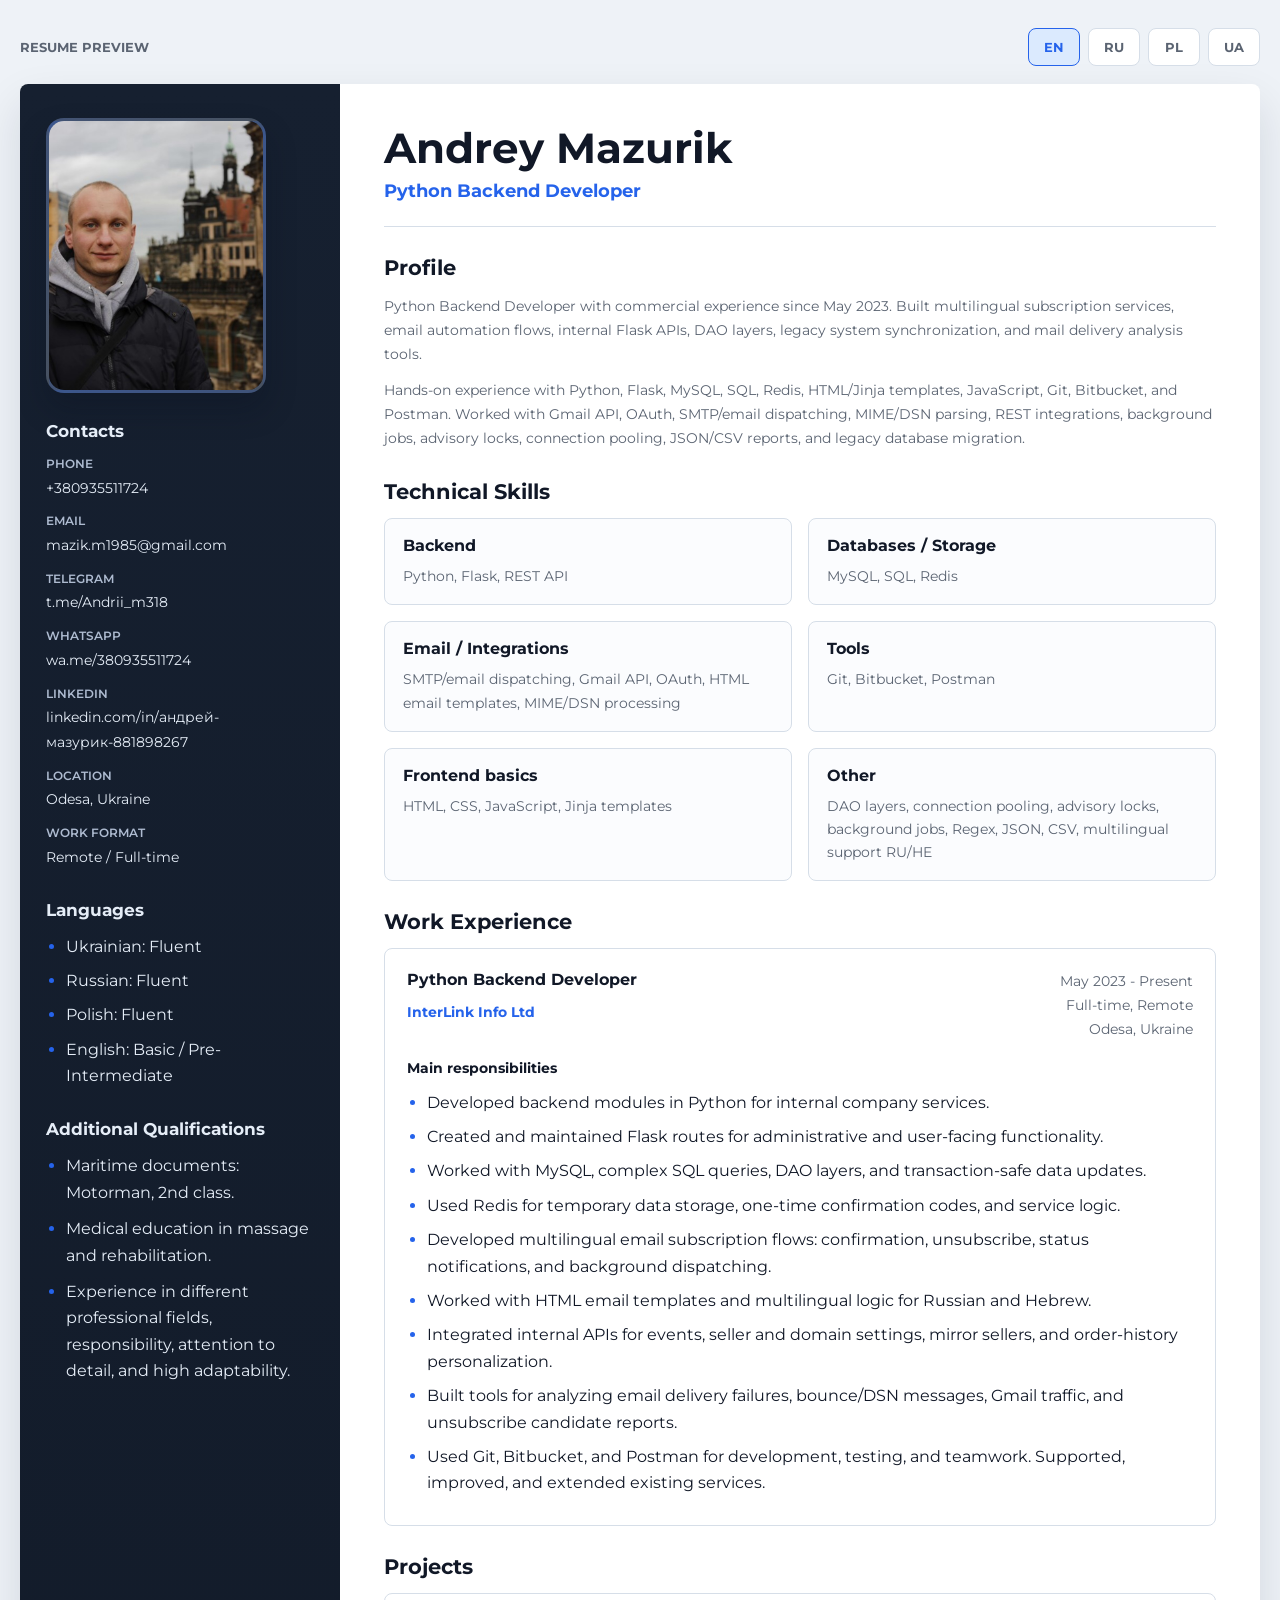
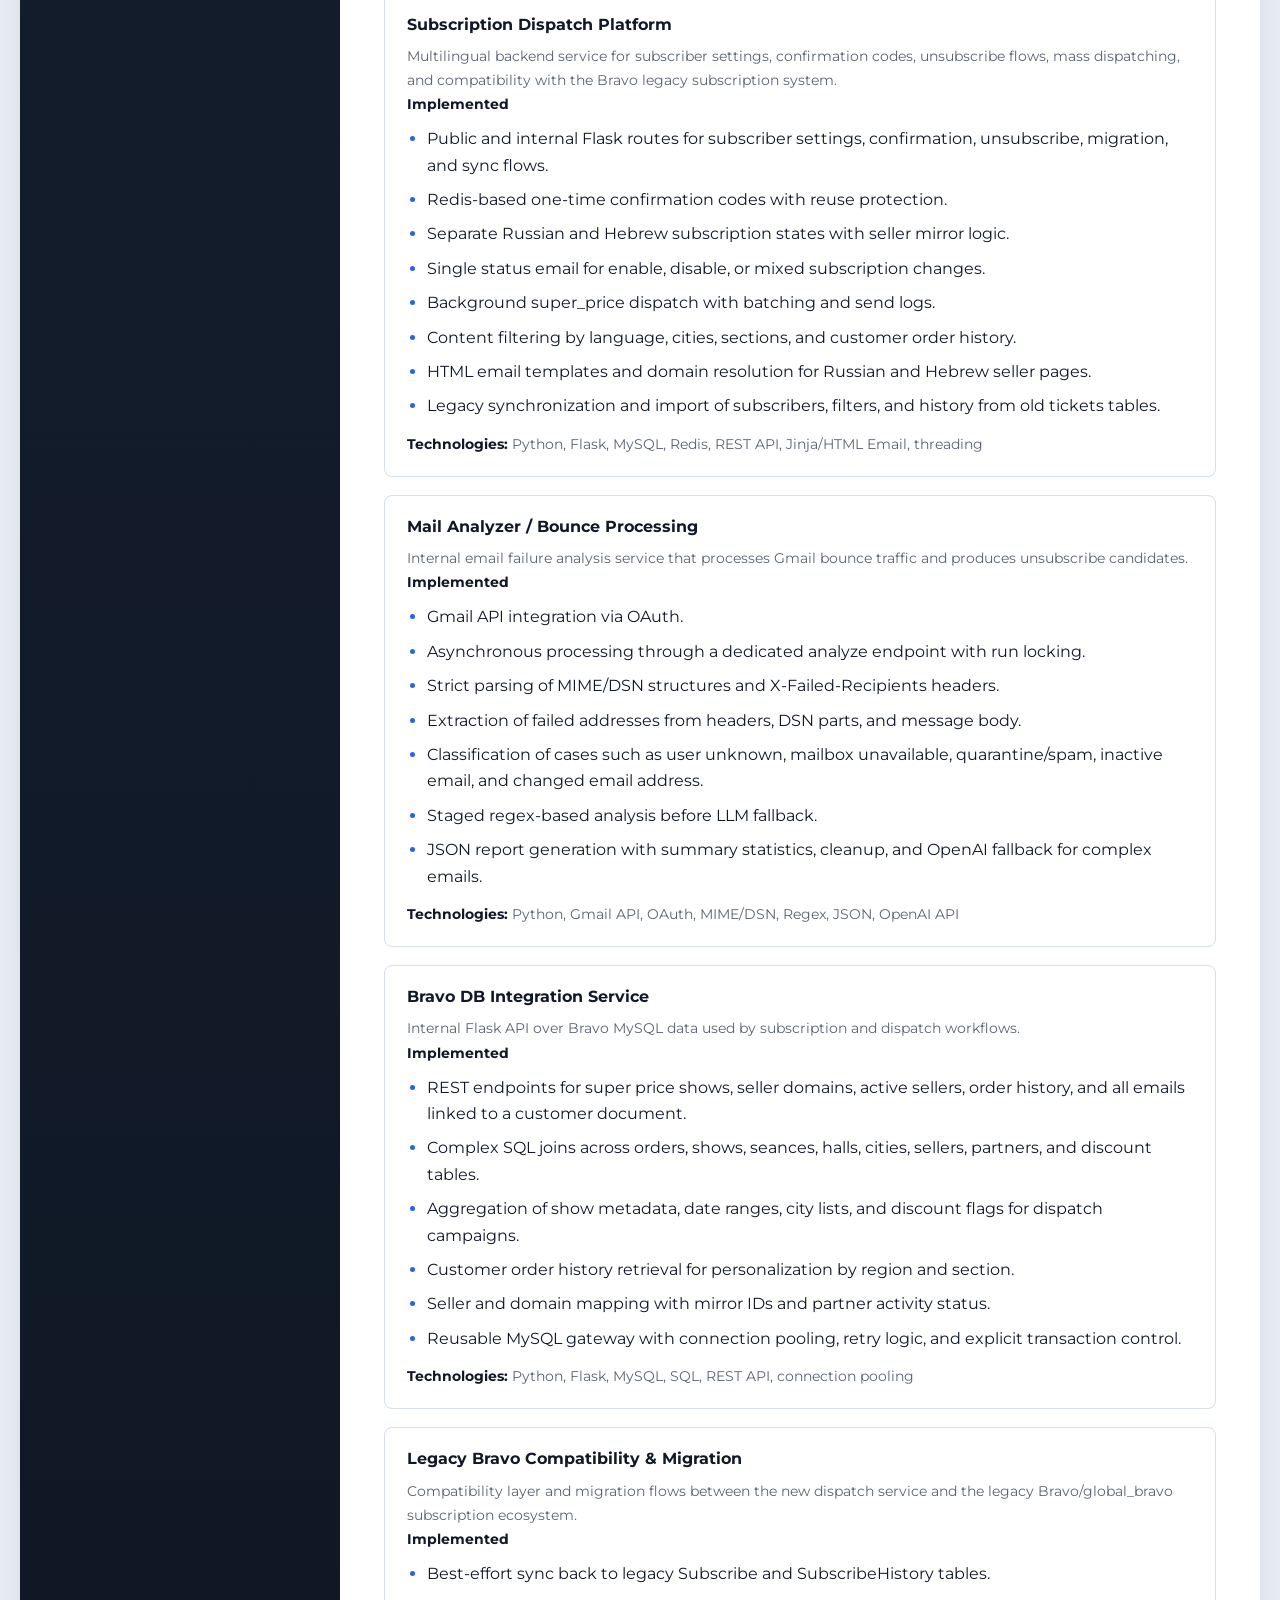
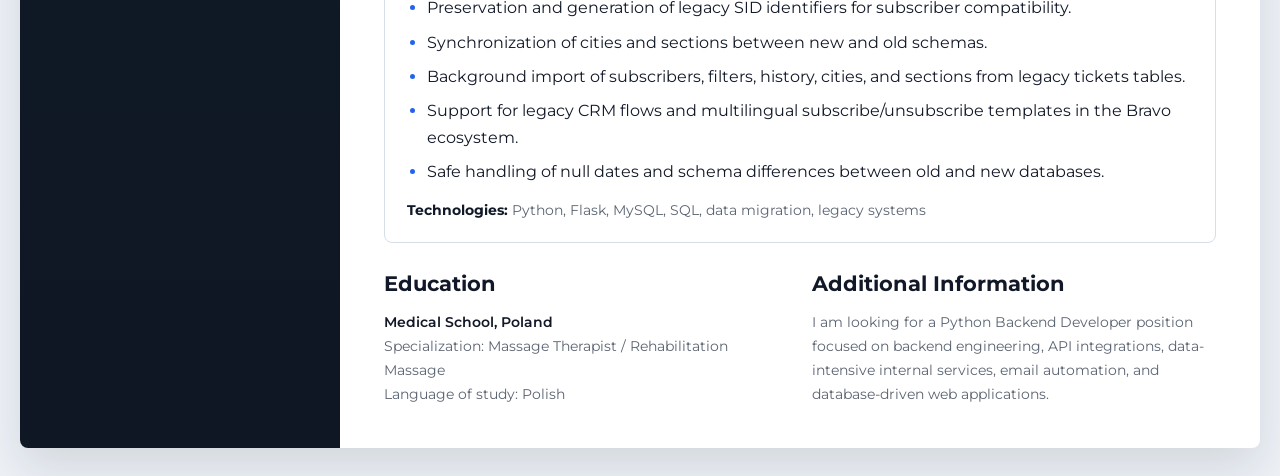
==== docs/index.html @ a4f43baf "Контактные данные!" ====
<!DOCTYPE html>
<html lang="en">
<head>
    <meta charset="UTF-8">
    <meta http-equiv="X-UA-Compatible" content="IE=edge">
    <meta name="viewport" content="width=device-width, initial-scale=1.0">
    <link rel="preconnect" href="https://fonts.googleapis.com">
    <link rel="preconnect" href="https://fonts.gstatic.com" crossorigin>
    <link href="https://fonts.googleapis.com/css2?family=Montserrat:wght@400;500;600;700&display=swap" rel="stylesheet">
    <link rel="stylesheet" href="static/styles/style.css">
    <title>Andrey Mazurik - Python Backend Developer</title>
</head>
<body>
<div class="page">
    <div class="toolbar">
        <p class="toolbar_title">Resume Preview</p>
        <nav class="language_switcher" aria-label="Language switcher">
            
            <a class="language_link active" href="en.html">
                EN
            </a>
            
            <a class="language_link" href="ru.html">
                RU
            </a>
            
            <a class="language_link" href="pl.html">
                PL
            </a>
            
            <a class="language_link" href="ua.html">
                UA
            </a>
            
        </nav>
    </div>

    <div class="main">
        <aside class="sidebar">
            <div class="photo_frame">
                <img
                    class="profile_photo"
                    src="static/images/profile.jpg"
                    alt="Andrey Mazurik"
                >
            </div>

            <div class="sidebar_block">
                <h3 class="sidebar_title">Contacts</h3>
                <div class="contact_list">
                    <p><span class="contact_label">Phone</span><a href="tel:+380935511724" class="contact_link">+380935511724</a></p>
                    <p><span class="contact_label">Email</span><a href="mailto:mazik.m1985@gmail.com" class="contact_link">mazik.m1985@gmail.com</a></p>
                    <p><span class="contact_label">Telegram</span><a href="https://t.me/Andrii_m318" class="contact_link" target="_blank" rel="noopener noreferrer">t.me/Andrii_m318</a></p>
                    <p><span class="contact_label">WhatsApp</span><a href="https://wa.me/380935511724" class="contact_link" target="_blank" rel="noopener noreferrer">wa.me/380935511724</a></p>
                    <p><span class="contact_label">LinkedIn</span><a href="https://www.linkedin.com/in/%D0%B0%D0%BD%D0%B4%D1%80%D0%B5%D0%B9-%D0%BC%D0%B0%D0%B7%D1%83%D1%80%D0%B8%D0%BA-881898267" class="contact_link" target="_blank" rel="noopener noreferrer">linkedin.com/in/андрей-мазурик-881898267</a></p>
                    <p><span class="contact_label">Location</span><span class="contact_text">Odesa, Ukraine</span></p>
                    <p><span class="contact_label">Work format</span><span class="contact_text">Remote / Full-time</span></p>
                </div>
            </div>

            <div class="sidebar_block">
                <h3 class="sidebar_title">Languages</h3>
                <ul class="tag_list">
                    <li>Ukrainian: Fluent</li>
                    <li>Russian: Fluent</li>
                    <li>Polish: Fluent</li>
                    <li>English: Basic / Pre-Intermediate</li>
                </ul>
            </div>

            <div class="sidebar_block">
                <h3 class="sidebar_title">Additional Qualifications</h3>
                <ul class="bullet_list compact">
                    <li>Maritime documents: Motorman, 2nd class.</li>
                    <li>Medical education in massage and rehabilitation.</li>
                    <li>Experience in different professional fields, responsibility, attention to detail, and high adaptability.</li>
                </ul>
            </div>
        </aside>

        <main class="main_content">
            <section class="hero">
                <h1 class="hero_name">Andrey Mazurik</h1>
                <p class="hero_role">Python Backend Developer</p>
            </section>

            <section class="content_section">
                <h2 class="section_title">Profile</h2>
                <p class="lead_text">Python Backend Developer with commercial experience since May 2023. Built multilingual subscription services, email automation flows, internal Flask APIs, DAO layers, legacy system synchronization, and mail delivery analysis tools.</p>
                <p class="body_text">Hands-on experience with Python, Flask, MySQL, SQL, Redis, HTML/Jinja templates, JavaScript, Git, Bitbucket, and Postman. Worked with Gmail API, OAuth, SMTP/email dispatching, MIME/DSN parsing, REST integrations, background jobs, advisory locks, connection pooling, JSON/CSV reports, and legacy database migration.</p>
            </section>

            <section class="content_section">
                <h2 class="section_title">Technical Skills</h2>
                <div class="skill_grid">
                    <div class="skill_group">
                        <h3>Backend</h3>
                        <p>Python, Flask, REST API</p>
                    </div>
                    <div class="skill_group">
                        <h3>Databases / Storage</h3>
                        <p>MySQL, SQL, Redis</p>
                    </div>
                    <div class="skill_group">
                        <h3>Email / Integrations</h3>
                        <p>SMTP/email dispatching, Gmail API, OAuth, HTML email templates, MIME/DSN processing</p>
                    </div>
                    <div class="skill_group">
                        <h3>Tools</h3>
                        <p>Git, Bitbucket, Postman</p>
                    </div>
                    <div class="skill_group">
                        <h3>Frontend basics</h3>
                        <p>HTML, CSS, JavaScript, Jinja templates</p>
                    </div>
                    <div class="skill_group">
                        <h3>Other</h3>
                        <p>DAO layers, connection pooling, advisory locks, background jobs, Regex, JSON, CSV, multilingual support RU/HE</p>
                    </div>
                </div>
            </section>

            <section class="content_section">
                <h2 class="section_title">Work Experience</h2>
                <article class="experience_card">
                    <div class="experience_header">
                        <div>
                            <h3 class="job_title">Python Backend Developer</h3>
                            <p class="company_name">InterLink Info Ltd</p>
                        </div>
                        <div class="job_meta">
                            <p>May 2023 - Present</p>
                            <p>Full-time, Remote</p>
                            <p>Odesa, Ukraine</p>
                        </div>
                    </div>
                    <p class="subheading">Main responsibilities</p>
                    <ul class="bullet_list">
                        <li>Developed backend modules in Python for internal company services.</li>
                        <li>Created and maintained Flask routes for administrative and user-facing functionality.</li>
                        <li>Worked with MySQL, complex SQL queries, DAO layers, and transaction-safe data updates.</li>
                        <li>Used Redis for temporary data storage, one-time confirmation codes, and service logic.</li>
                        <li>Developed multilingual email subscription flows: confirmation, unsubscribe, status notifications, and background dispatching.</li>
                        <li>Worked with HTML email templates and multilingual logic for Russian and Hebrew.</li>
                        <li>Integrated internal APIs for events, seller and domain settings, mirror sellers, and order-history personalization.</li>
                        <li>Built tools for analyzing email delivery failures, bounce/DSN messages, Gmail traffic, and unsubscribe candidate reports.</li>
                        <li>Used Git, Bitbucket, and Postman for development, testing, and teamwork. Supported, improved, and extended existing services.</li>
                    </ul>
                </article>
            </section>

            <section class="content_section">
                <h2 class="section_title">Projects</h2>

                <article class="project_card">
                    <h3 class="project_title">Subscription Dispatch Platform</h3>
                    <p class="body_text">Multilingual backend service for subscriber settings, confirmation codes, unsubscribe flows, mass dispatching, and compatibility with the Bravo legacy subscription system.</p>
                    <p class="subheading">Implemented</p>
                    <ul class="bullet_list">
                        <li>Public and internal Flask routes for subscriber settings, confirmation, unsubscribe, migration, and sync flows.</li>
                        <li>Redis-based one-time confirmation codes with reuse protection.</li>
                        <li>Separate Russian and Hebrew subscription states with seller mirror logic.</li>
                        <li>Single status email for enable, disable, or mixed subscription changes.</li>
                        <li>Background super_price dispatch with batching and send logs.</li>
                        <li>Content filtering by language, cities, sections, and customer order history.</li>
                        <li>HTML email templates and domain resolution for Russian and Hebrew seller pages.</li>
                        <li>Legacy synchronization and import of subscribers, filters, and history from old tickets tables.</li>
                    </ul>
                    <p class="technology_line"><span>Technologies:</span> Python, Flask, MySQL, Redis, REST API, Jinja/HTML Email, threading</p>
                </article>

                <article class="project_card">
                    <h3 class="project_title">Mail Analyzer / Bounce Processing</h3>
                    <p class="body_text">Internal email failure analysis service that processes Gmail bounce traffic and produces unsubscribe candidates.</p>
                    <p class="subheading">Implemented</p>
                    <ul class="bullet_list">
                        <li>Gmail API integration via OAuth.</li>
                        <li>Asynchronous processing through a dedicated analyze endpoint with run locking.</li>
                        <li>Strict parsing of MIME/DSN structures and X-Failed-Recipients headers.</li>
                        <li>Extraction of failed addresses from headers, DSN parts, and message body.</li>
                        <li>Classification of cases such as user unknown, mailbox unavailable, quarantine/spam, inactive email, and changed email address.</li>
                        <li>Staged regex-based analysis before LLM fallback.</li>
                        <li>JSON report generation with summary statistics, cleanup, and OpenAI fallback for complex emails.</li>
                    </ul>
                    <p class="technology_line"><span>Technologies:</span> Python, Gmail API, OAuth, MIME/DSN, Regex, JSON, OpenAI API</p>
                </article>

                <article class="project_card">
                    <h3 class="project_title">Bravo DB Integration Service</h3>
                    <p class="body_text">Internal Flask API over Bravo MySQL data used by subscription and dispatch workflows.</p>
                    <p class="subheading">Implemented</p>
                    <ul class="bullet_list">
                        <li>REST endpoints for super price shows, seller domains, active sellers, order history, and all emails linked to a customer document.</li>
                        <li>Complex SQL joins across orders, shows, seances, halls, cities, sellers, partners, and discount tables.</li>
                        <li>Aggregation of show metadata, date ranges, city lists, and discount flags for dispatch campaigns.</li>
                        <li>Customer order history retrieval for personalization by region and section.</li>
                        <li>Seller and domain mapping with mirror IDs and partner activity status.</li>
                        <li>Reusable MySQL gateway with connection pooling, retry logic, and explicit transaction control.</li>
                    </ul>
                    <p class="technology_line"><span>Technologies:</span> Python, Flask, MySQL, SQL, REST API, connection pooling</p>
                </article>

                <article class="project_card">
                    <h3 class="project_title">Legacy Bravo Compatibility &amp; Migration</h3>
                    <p class="body_text">Compatibility layer and migration flows between the new dispatch service and the legacy Bravo/global_bravo subscription ecosystem.</p>
                    <p class="subheading">Implemented</p>
                    <ul class="bullet_list">
                        <li>Best-effort sync back to legacy Subscribe and SubscribeHistory tables.</li>
                        <li>Preservation and generation of legacy SID identifiers for subscriber compatibility.</li>
                        <li>Synchronization of cities and sections between new and old schemas.</li>
                        <li>Background import of subscribers, filters, history, cities, and sections from legacy tickets tables.</li>
                        <li>Support for legacy CRM flows and multilingual subscribe/unsubscribe templates in the Bravo ecosystem.</li>
                        <li>Safe handling of null dates and schema differences between old and new databases.</li>
                    </ul>
                    <p class="technology_line"><span>Technologies:</span> Python, Flask, MySQL, SQL, data migration, legacy systems</p>
                </article>
            </section>

            <section class="content_section two_column">
                <div>
                    <h2 class="section_title">Education</h2>
                    <p class="body_text strong">Medical School, Poland</p>
                    <p class="body_text">Specialization: Massage Therapist / Rehabilitation Massage</p>
                    <p class="body_text">Language of study: Polish</p>
                </div>
                <div>
                    <h2 class="section_title">Additional Information</h2>
                    <p class="body_text">I am looking for a Python Backend Developer position focused on backend engineering, API integrations, data-intensive internal services, email automation, and database-driven web applications.</p>
                </div>
            </section>
        </main>
    </div>
</div>
</body>
</html>
---- docs/static/styles/style.css ----
:root {
    --page-bg: #eef2f7;
    --surface: #ffffff;
    --sidebar-bg: #162030;
    --sidebar-bg-strong: #0f1724;
    --border: #d6dee8;
    --accent: #2563eb;
    --accent-soft: #dbeafe;
    --text: #111827;
    --text-muted: #5b6472;
    --sidebar-text: #e5edf7;
    --sidebar-muted: #aebbd0;
    --shadow: 0 20px 45px rgba(15, 23, 42, 0.12);
}

* {
    box-sizing: border-box;
}

body {
    margin: 0;
    min-height: 100vh;
    background: var(--page-bg);
    color: var(--text);
    font-family: "Montserrat", sans-serif;
}

a {
    color: inherit;
}

.page {
    width: min(1240px, calc(100% - 32px));
    margin: 28px auto;
}

.toolbar {
    display: flex;
    align-items: center;
    justify-content: space-between;
    gap: 16px;
    margin-bottom: 18px;
}

.toolbar_title {
    margin: 0;
    color: var(--text-muted);
    font-size: 13px;
    font-weight: 700;
    text-transform: uppercase;
}

.language_switcher {
    display: flex;
    flex-wrap: wrap;
    gap: 8px;
}

.language_link {
    display: inline-flex;
    align-items: center;
    justify-content: center;
    min-width: 52px;
    padding: 10px 14px;
    border: 1px solid var(--border);
    border-radius: 8px;
    background: var(--surface);
    color: var(--text-muted);
    text-decoration: none;
    font-size: 13px;
    font-weight: 700;
    transition: 0.2s ease;
}

.language_link:hover,
.language_link.active {
    border-color: var(--accent);
    background: var(--accent-soft);
    color: var(--accent);
}

.main {
    display: grid;
    grid-template-columns: 320px minmax(0, 1fr);
    background: var(--surface);
    border-radius: 8px;
    box-shadow: var(--shadow);
    overflow: hidden;
}

.sidebar {
    padding: 34px 26px;
    background: linear-gradient(180deg, var(--sidebar-bg) 0%, var(--sidebar-bg-strong) 100%);
    color: var(--sidebar-text);
}

.photo_frame {
    width: min(100%, 220px);
    aspect-ratio: 4 / 5;
    margin-bottom: 28px;
    border: 3px solid rgba(255, 255, 255, 0.14);
    border-radius: 18px;
    overflow: hidden;
    background: linear-gradient(135deg, rgba(37, 99, 235, 0.4), rgba(100, 116, 139, 0.25));
    box-shadow: 0 16px 30px rgba(8, 15, 28, 0.28);
}

.profile_photo {
    display: block;
    width: 100%;
    height: 100%;
    object-fit: cover;
    object-position: center 18%;
}

.sidebar_block + .sidebar_block {
    margin-top: 30px;
}

.sidebar_title {
    margin: 0 0 14px;
    font-size: 17px;
    font-weight: 700;
}

.contact_list p {
    margin: 0 0 12px;
    line-height: 1.55;
}

.contact_label {
    display: block;
    margin-bottom: 2px;
    color: var(--sidebar-muted);
    font-size: 12px;
    font-weight: 600;
    text-transform: uppercase;
}

.contact_link,
.contact_text {
    color: var(--sidebar-text);
    font-size: 14px;
    line-height: 1.55;
    text-decoration: none;
    word-break: break-word;
}

.contact_link:hover {
    color: #ffffff;
}

.tag_list,
.bullet_list {
    margin: 0;
    padding-left: 20px;
}

.tag_list li,
.bullet_list li {
    margin-bottom: 8px;
    line-height: 1.65;
}

.tag_list li::marker,
.bullet_list li::marker {
    color: var(--accent);
}

.main_content {
    padding: 42px 44px;
}

.hero {
    padding-bottom: 24px;
    border-bottom: 1px solid var(--border);
}

.hero_name {
    margin: 0;
    font-size: clamp(32px, 4vw, 42px);
    line-height: 1.05;
}

.hero_role {
    margin: 10px 0 0;
    color: var(--accent);
    font-size: 18px;
    font-weight: 700;
}

.content_section {
    padding-top: 28px;
}

.section_title {
    margin: 0 0 14px;
    font-size: 21px;
    font-weight: 700;
}

.lead_text,
.body_text,
.subheading,
.job_meta p,
.company_name,
.technology_line {
    font-size: 14px;
    line-height: 1.72;
}

.lead_text,
.body_text,
.job_meta p,
.technology_line {
    margin: 0;
    color: var(--text-muted);
}

.lead_text + .body_text {
    margin-top: 12px;
}

.strong {
    color: var(--text);
    font-weight: 600;
}

.skill_grid {
    display: grid;
    grid-template-columns: repeat(2, minmax(0, 1fr));
    gap: 16px;
}

.skill_group {
    padding: 16px 18px;
    border: 1px solid var(--border);
    border-radius: 8px;
    background: #fbfcfe;
}

.skill_group h3,
.project_title,
.job_title {
    margin: 0 0 8px;
    font-size: 16px;
    line-height: 1.4;
}

.skill_group p {
    margin: 0;
    color: var(--text-muted);
    font-size: 14px;
    line-height: 1.65;
}

.experience_card,
.project_card {
    padding: 20px 22px;
    border: 1px solid var(--border);
    border-radius: 8px;
    background: #ffffff;
}

.project_card + .project_card {
    margin-top: 18px;
}

.experience_header {
    display: flex;
    align-items: flex-start;
    justify-content: space-between;
    gap: 18px;
    margin-bottom: 14px;
}

.company_name {
    margin: 0;
    color: var(--accent);
    font-weight: 700;
}

.job_meta {
    min-width: 190px;
}

.job_meta p {
    margin: 0;
    text-align: right;
}

.subheading {
    margin: 0 0 10px;
    color: var(--text);
    font-weight: 700;
}

.technology_line {
    margin-top: 12px;
}

.technology_line span {
    color: var(--text);
    font-weight: 700;
}

.two_column {
    display: grid;
    grid-template-columns: repeat(2, minmax(0, 1fr));
    gap: 24px;
}

.compact li {
    margin-bottom: 10px;
}

@media (max-width: 980px) {
    .main {
        grid-template-columns: 1fr;
    }

    .main_content,
    .sidebar {
        padding: 28px 22px;
    }

    .skill_grid,
    .two_column {
        grid-template-columns: 1fr;
    }
}

@media (max-width: 720px) {
    .page {
        width: min(100%, calc(100% - 20px));
        margin: 12px auto 24px;
    }

    .toolbar {
        align-items: flex-start;
        flex-direction: column;
    }

    .experience_header {
        flex-direction: column;
    }

    .job_meta {
        min-width: auto;
    }

    .job_meta p {
        text-align: left;
    }

    .photo_frame {
        width: min(100%, 180px);
    }
}
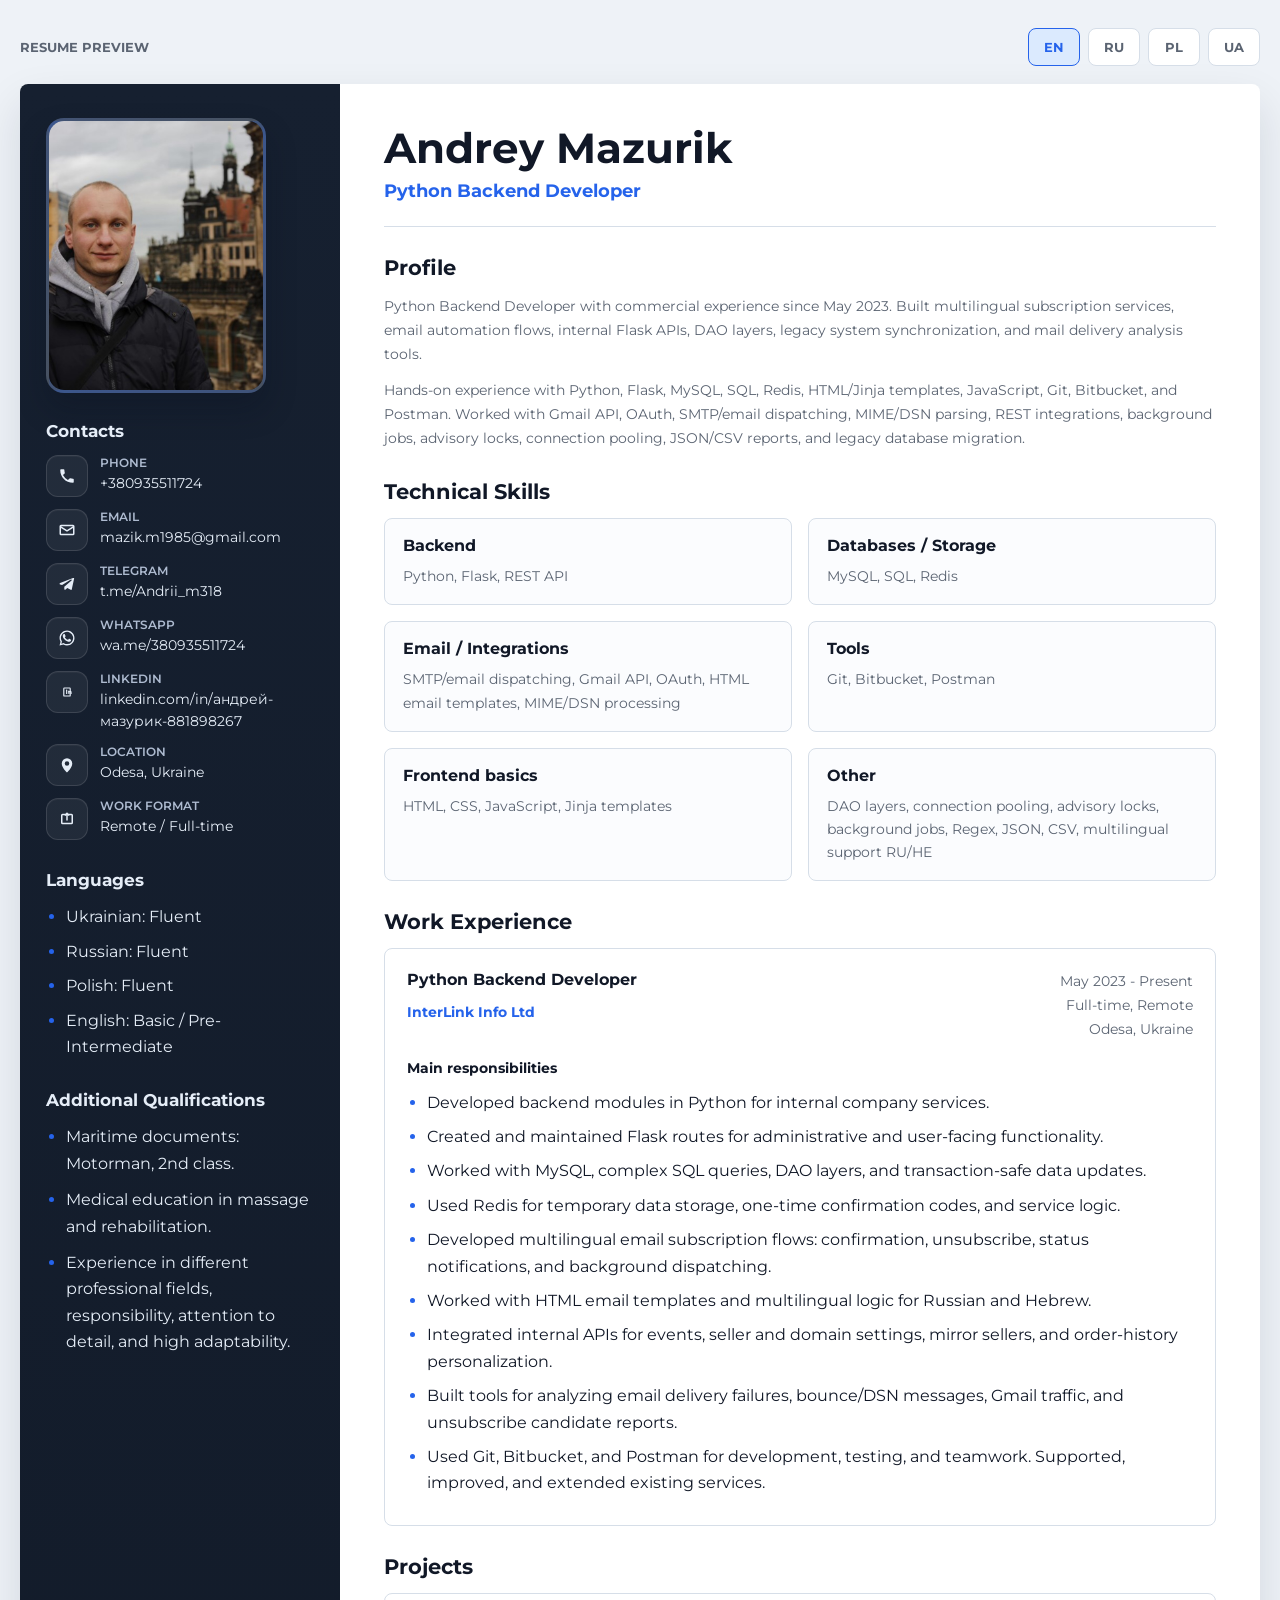
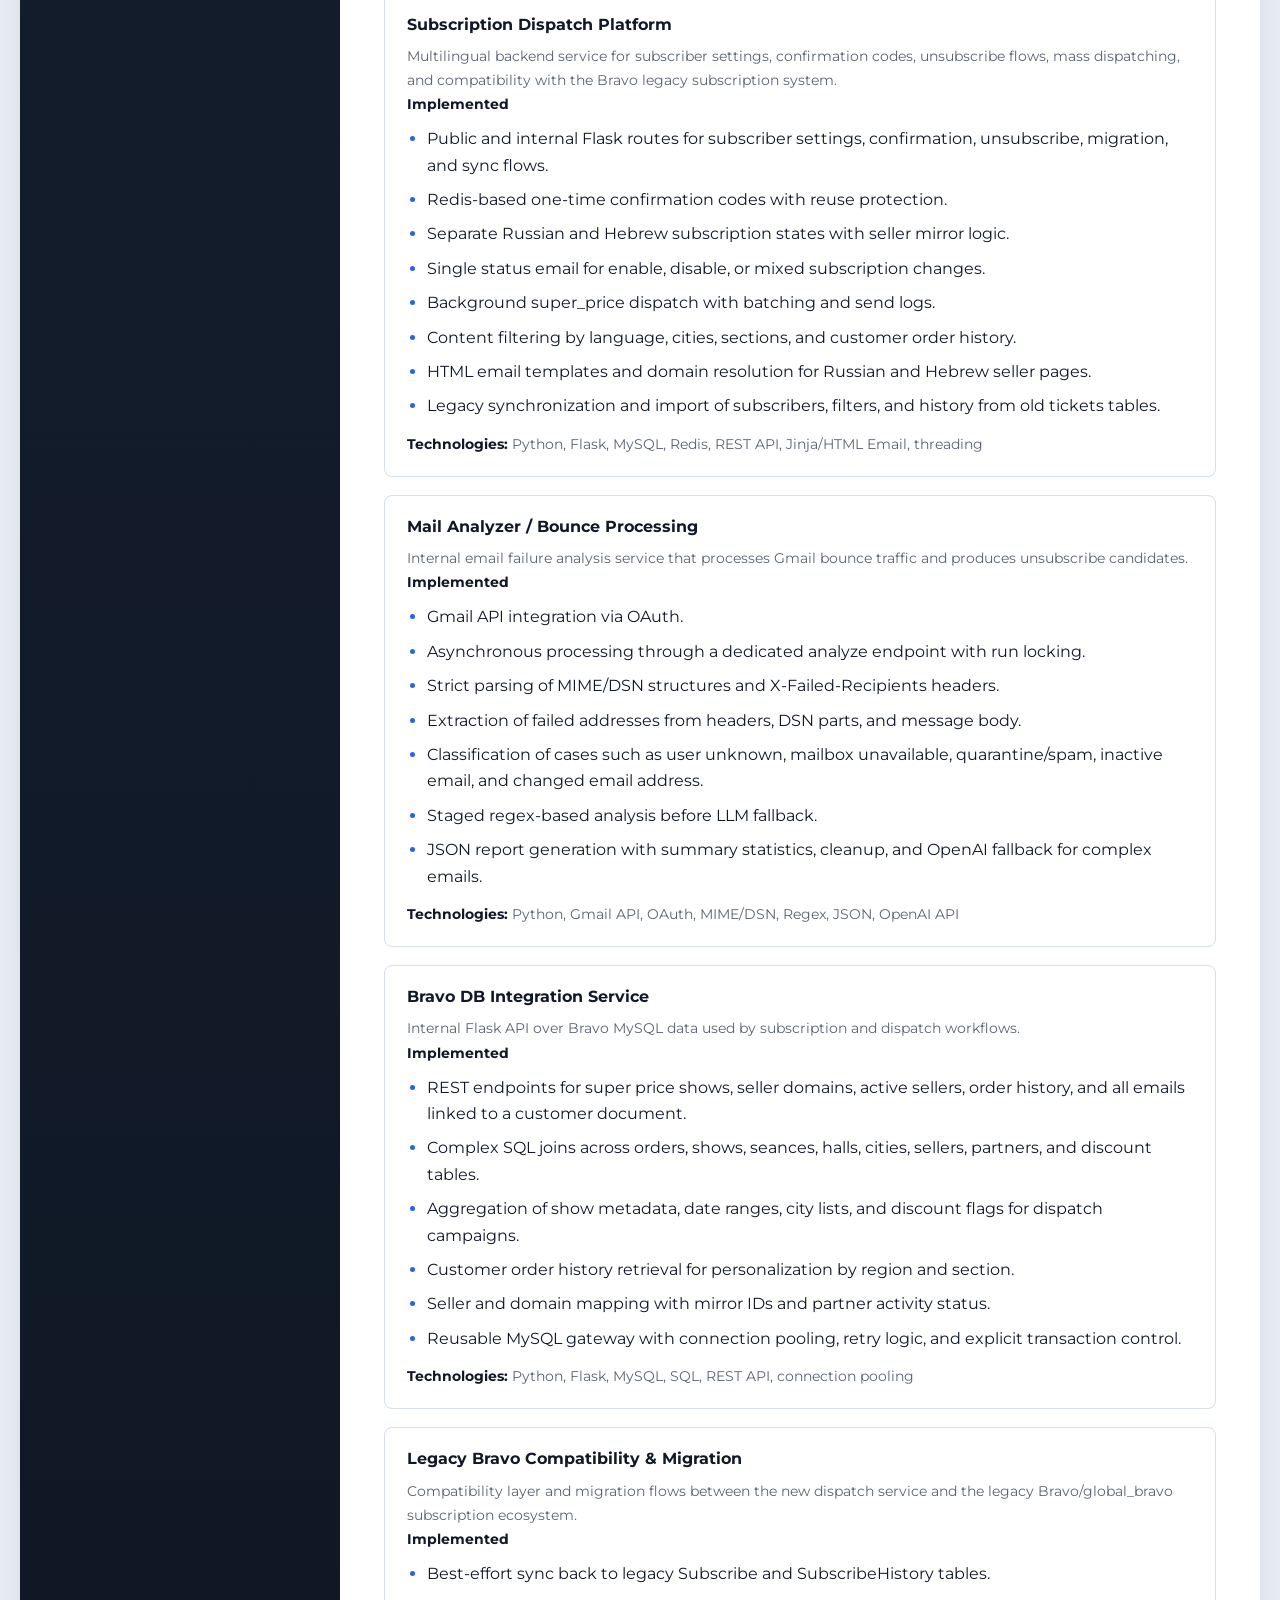
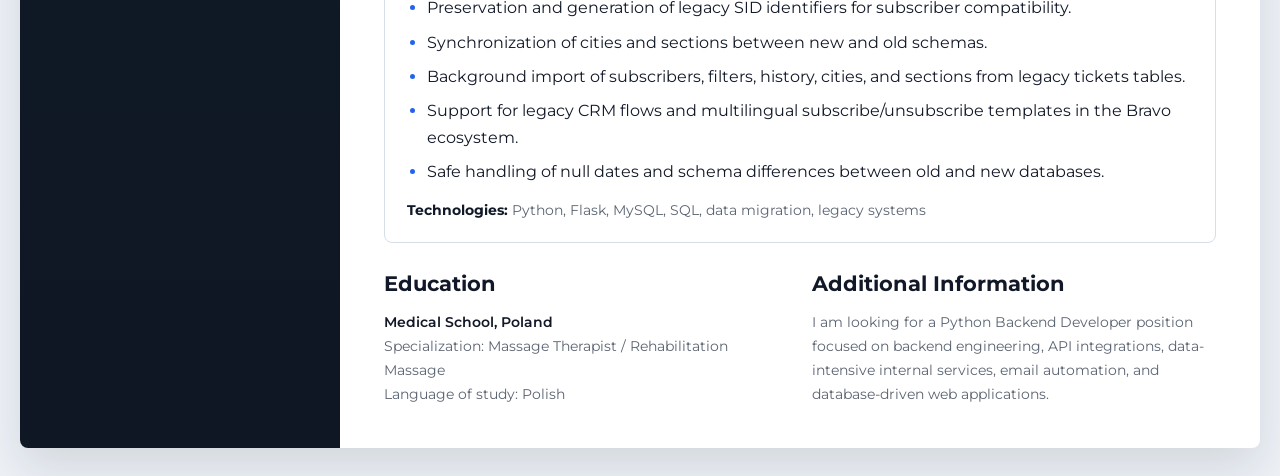
==== commit 372ea884: "Контактные данные правки!" ====
--- a/docs/index.html
+++ b/docs/index.html
@@ -48,13 +48,86 @@
             <div class="sidebar_block">
                 <h3 class="sidebar_title">Contacts</h3>
                 <div class="contact_list">
-                    <p><span class="contact_label">Phone</span><a href="tel:+380935511724" class="contact_link">+380935511724</a></p>
-                    <p><span class="contact_label">Email</span><a href="mailto:mazik.m1985@gmail.com" class="contact_link">mazik.m1985@gmail.com</a></p>
-                    <p><span class="contact_label">Telegram</span><a href="https://t.me/Andrii_m318" class="contact_link" target="_blank" rel="noopener noreferrer">t.me/Andrii_m318</a></p>
-                    <p><span class="contact_label">WhatsApp</span><a href="https://wa.me/380935511724" class="contact_link" target="_blank" rel="noopener noreferrer">wa.me/380935511724</a></p>
-                    <p><span class="contact_label">LinkedIn</span><a href="https://www.linkedin.com/in/%D0%B0%D0%BD%D0%B4%D1%80%D0%B5%D0%B9-%D0%BC%D0%B0%D0%B7%D1%83%D1%80%D0%B8%D0%BA-881898267" class="contact_link" target="_blank" rel="noopener noreferrer">linkedin.com/in/андрей-мазурик-881898267</a></p>
-                    <p><span class="contact_label">Location</span><span class="contact_text">Odesa, Ukraine</span></p>
-                    <p><span class="contact_label">Work format</span><span class="contact_text">Remote / Full-time</span></p>
+                    <div class="contact_item">
+                        <span class="contact_icon" aria-hidden="true">
+                            <svg viewBox="0 0 24 24" focusable="false">
+                                <path d="M6.62 10.79a15.54 15.54 0 0 0 6.59 6.59l2.2-2.2a1 1 0 0 1 1.02-.24 11.36 11.36 0 0 0 3.57.57 1 1 0 0 1 1 1V20a1 1 0 0 1-1 1C10.3 21 3 13.7 3 4a1 1 0 0 1 1-1h3.49a1 1 0 0 1 1 1 11.36 11.36 0 0 0 .57 3.57 1 1 0 0 1-.24 1.02z"/>
+                            </svg>
+                        </span>
+                        <div class="contact_body">
+                            <span class="contact_label">Phone</span>
+                            <a href="tel:+380935511724" class="contact_link">+380935511724</a>
+                        </div>
+                    </div>
+                    <div class="contact_item">
+                        <span class="contact_icon" aria-hidden="true">
+                            <svg viewBox="0 0 24 24" focusable="false">
+                                <path d="M4 5h16a2 2 0 0 1 2 2v10a2 2 0 0 1-2 2H4a2 2 0 0 1-2-2V7a2 2 0 0 1 2-2zm0 2v.01L12 12l8-4.99V7H4zm16 10V9.24l-7.47 4.67a1 1 0 0 1-1.06 0L4 9.24V17z"/>
+                            </svg>
+                        </span>
+                        <div class="contact_body">
+                            <span class="contact_label">Email</span>
+                            <a href="mailto:mazik.m1985@gmail.com" class="contact_link">mazik.m1985@gmail.com</a>
+                        </div>
+                    </div>
+                    <div class="contact_item">
+                        <span class="contact_icon" aria-hidden="true">
+                            <svg viewBox="0 0 24 24" focusable="false">
+                                <path d="M21.5 4.5 18.4 19a1 1 0 0 1-1.46.68l-4.53-2.47-2.32 2.24a1 1 0 0 1-1.69-.72v-3.03L18.1 7.3a.75.75 0 0 0-.92-1.18L5.45 13.44 2.8 12.58a1 1 0 0 1-.03-1.89l17.26-6.65a1 1 0 0 1 1.47 1.11z"/>
+                            </svg>
+                        </span>
+                        <div class="contact_body">
+                            <span class="contact_label">Telegram</span>
+                            <a href="https://t.me/Andrii_m318" class="contact_link" target="_blank" rel="noopener noreferrer">t.me/Andrii_m318</a>
+                        </div>
+                    </div>
+                    <div class="contact_item">
+                        <span class="contact_icon" aria-hidden="true">
+                            <svg viewBox="0 0 24 24" focusable="false">
+                                <path d="M16.76 13.96c-.27-.14-1.6-.79-1.84-.88-.25-.09-.43-.14-.61.14-.18.27-.7.88-.86 1.06-.16.18-.31.2-.58.07-.27-.14-1.12-.41-2.14-1.3-.79-.7-1.33-1.56-1.49-1.82-.16-.27-.02-.41.12-.55.13-.13.27-.31.41-.47.14-.16.18-.27.27-.45.09-.18.05-.34-.02-.48-.07-.14-.61-1.48-.83-2.03-.22-.53-.45-.46-.61-.46h-.52c-.18 0-.48.07-.73.34s-.96.94-.96 2.29.98 2.66 1.11 2.84c.14.18 1.92 2.92 4.64 4.1.65.28 1.16.45 1.56.58.66.21 1.27.18 1.75.11.53-.08 1.6-.65 1.82-1.28.23-.63.23-1.17.16-1.28-.07-.11-.25-.18-.52-.32z"/>
+                                <path d="M12.04 2C6.53 2 2.06 6.46 2.06 11.97c0 1.76.46 3.48 1.34 4.99L2 22l5.19-1.36a9.9 9.9 0 0 0 4.84 1.24H12c5.51 0 9.97-4.46 9.97-9.97S17.55 2 12.04 2zm0 18.15h-.01a8.16 8.16 0 0 1-4.16-1.14l-.3-.18-3.08.81.82-3-.2-.31a8.15 8.15 0 1 1 6.93 3.82z"/>
+                            </svg>
+                        </span>
+                        <div class="contact_body">
+                            <span class="contact_label">WhatsApp</span>
+                            <a href="https://wa.me/380935511724" class="contact_link" target="_blank" rel="noopener noreferrer">wa.me/380935511724</a>
+                        </div>
+                    </div>
+                    <div class="contact_item">
+                        <span class="contact_icon" aria-hidden="true">
+                            <svg viewBox="0 0 24 24" focusable="false">
+                                <path d="M6.94 7.5A1.56 1.56 0 0 1 8.5 5.94h7A1.56 1.56 0 0 1 17.06 7.5v9A1.56 1.56 0 0 1 15.5 18.06h-7a1.56 1.56 0 0 1-1.56-1.56zm1.56-.06v9.12h7V7.44z"/>
+                                <path d="M10.78 10.45h1.52v4.1h-1.52zM11.54 8.83a.88.88 0 1 1 0 1.76.88.88 0 0 1 0-1.76zM13.35 10.45h1.46v.56h.02c.2-.38.71-.78 1.47-.78 1.57 0 1.86 1.03 1.86 2.38v1.94H16.64v-1.72c0-.41-.01-.94-.57-.94-.57 0-.66.45-.66.91v1.75h-1.52z"/>
+                            </svg>
+                        </span>
+                        <div class="contact_body">
+                            <span class="contact_label">LinkedIn</span>
+                            <a href="https://www.linkedin.com/in/%D0%B0%D0%BD%D0%B4%D1%80%D0%B5%D0%B9-%D0%BC%D0%B0%D0%B7%D1%83%D1%80%D0%B8%D0%BA-881898267" class="contact_link" target="_blank" rel="noopener noreferrer">linkedin.com/in/андрей-мазурик-881898267</a>
+                        </div>
+                    </div>
+                    <div class="contact_item">
+                        <span class="contact_icon" aria-hidden="true">
+                            <svg viewBox="0 0 24 24" focusable="false">
+                                <path d="M12 22s7-6.03 7-12a7 7 0 1 0-14 0c0 5.97 7 12 7 12zm0-9a3 3 0 1 1 0-6 3 3 0 0 1 0 6z"/>
+                            </svg>
+                        </span>
+                        <div class="contact_body">
+                            <span class="contact_label">Location</span>
+                            <span class="contact_text">Odesa, Ukraine</span>
+                        </div>
+                    </div>
+                    <div class="contact_item">
+                        <span class="contact_icon" aria-hidden="true">
+                            <svg viewBox="0 0 24 24" focusable="false">
+                                <path d="M4 7a2 2 0 0 1 2-2h7v2H6v10h12V7h-7V5h7a2 2 0 0 1 2 2v10a2 2 0 0 1-2 2H6a2 2 0 0 1-2-2z"/>
+                                <path d="M12 3 8.5 6.5l1.41 1.41L11 6.83V14h2V6.83l1.09 1.08 1.41-1.41z"/>
+                            </svg>
+                        </span>
+                        <div class="contact_body">
+                            <span class="contact_label">Work format</span>
+                            <span class="contact_text">Remote / Full-time</span>
+                        </div>
+                    </div>
                 </div>
             </div>
 
--- a/docs/static/styles/style.css
+++ b/docs/static/styles/style.css
@@ -123,14 +123,44 @@
     font-weight: 700;
 }
 
-.contact_list p {
-    margin: 0 0 12px;
-    line-height: 1.55;
+.contact_list {
+    display: grid;
+    gap: 12px;
+}
+
+.contact_item {
+    display: grid;
+    grid-template-columns: 42px minmax(0, 1fr);
+    gap: 12px;
+    align-items: start;
+}
+
+.contact_icon {
+    display: inline-flex;
+    align-items: center;
+    justify-content: center;
+    width: 42px;
+    height: 42px;
+    border: 1px solid rgba(255, 255, 255, 0.12);
+    border-radius: 12px;
+    background: rgba(255, 255, 255, 0.06);
+    color: var(--sidebar-text);
+    box-shadow: inset 0 1px 0 rgba(255, 255, 255, 0.04);
+}
+
+.contact_icon svg {
+    width: 18px;
+    height: 18px;
+    fill: currentColor;
+}
+
+.contact_body {
+    min-width: 0;
 }
 
 .contact_label {
     display: block;
-    margin-bottom: 2px;
+    margin-bottom: 3px;
     color: var(--sidebar-muted);
     font-size: 12px;
     font-weight: 600;
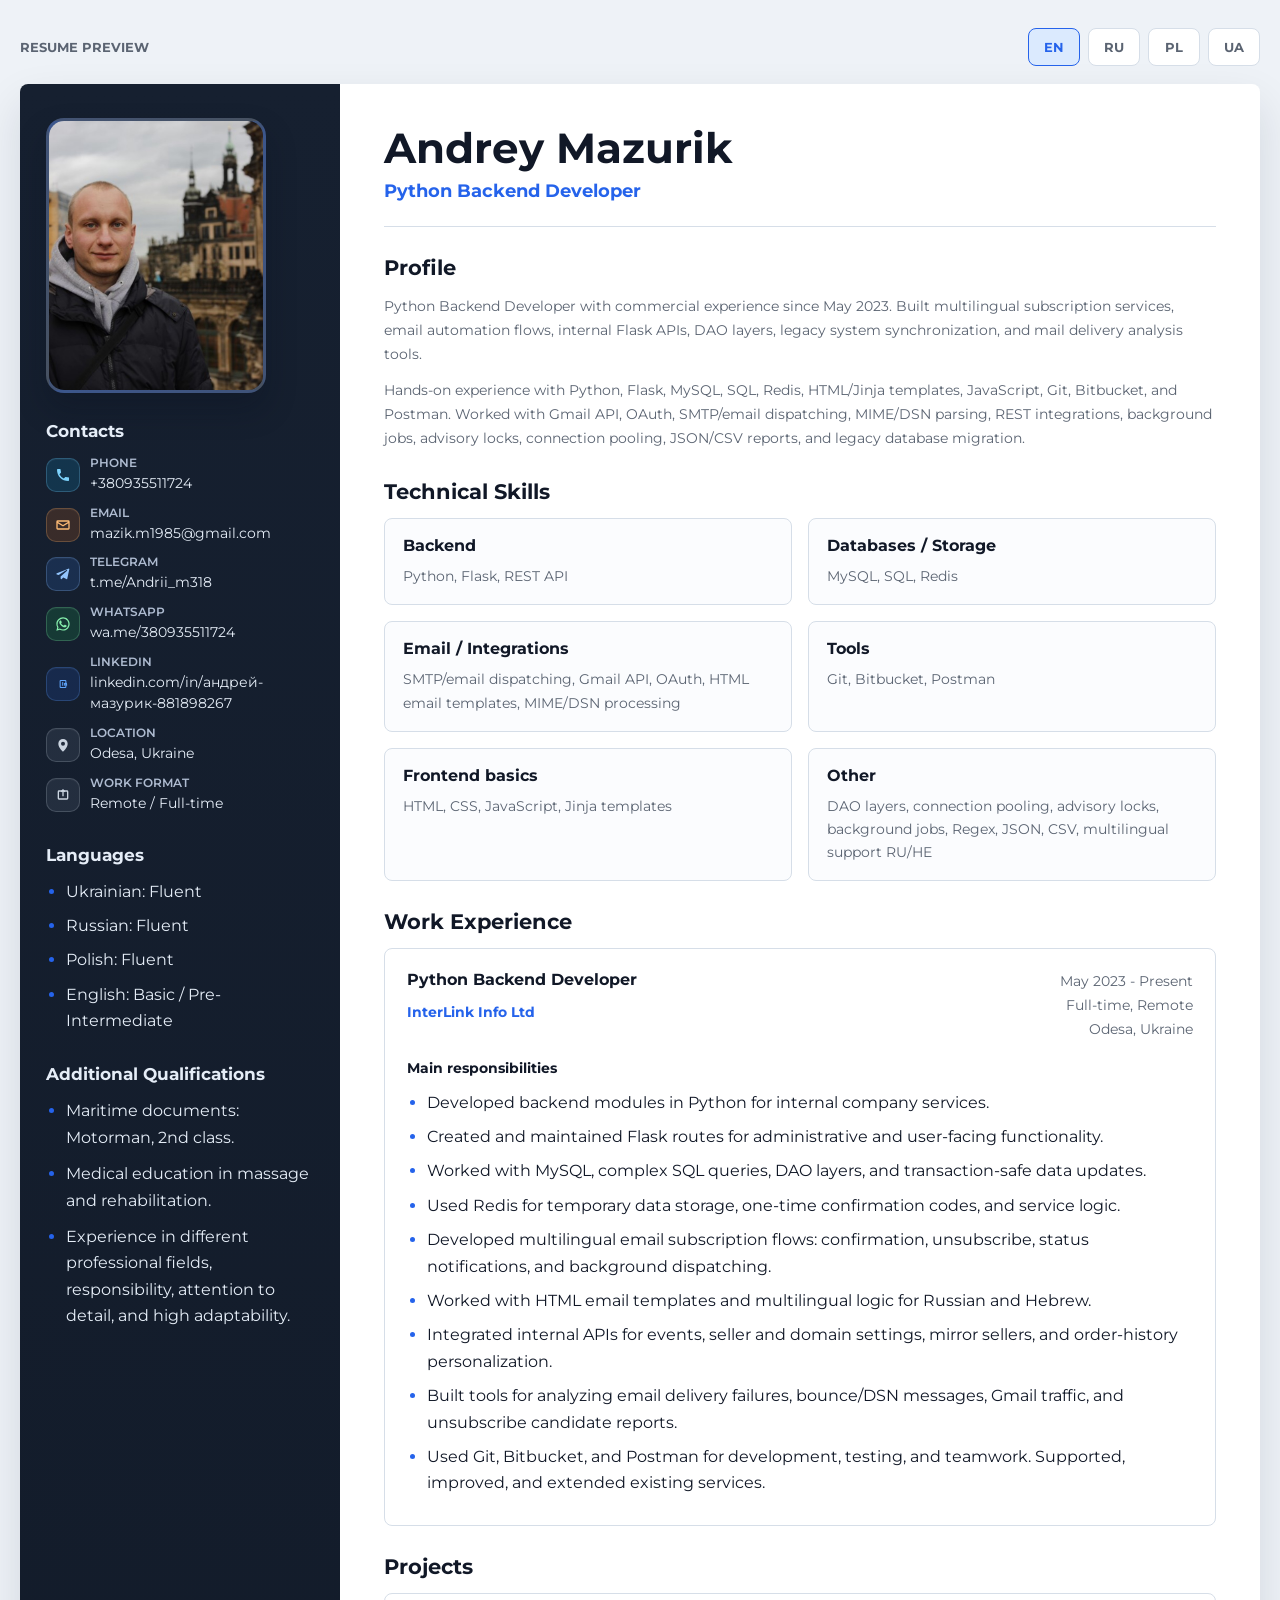
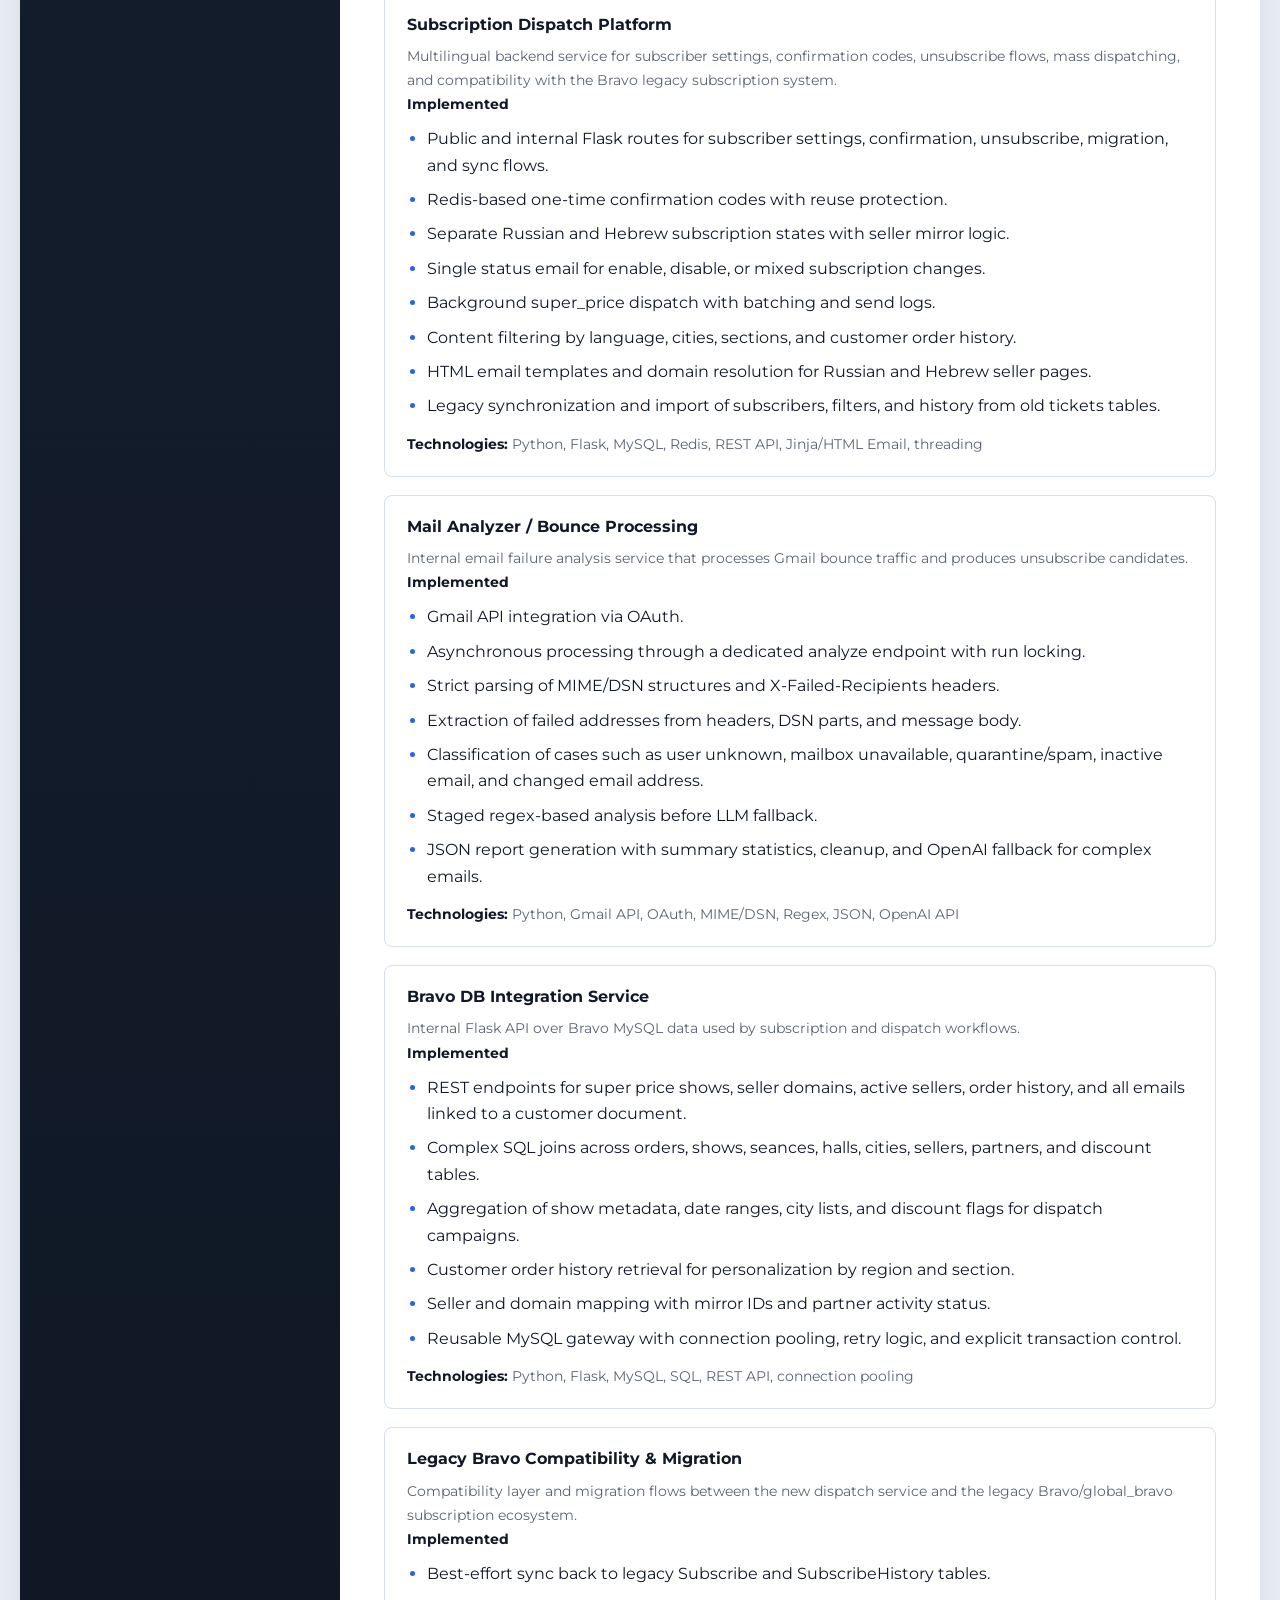
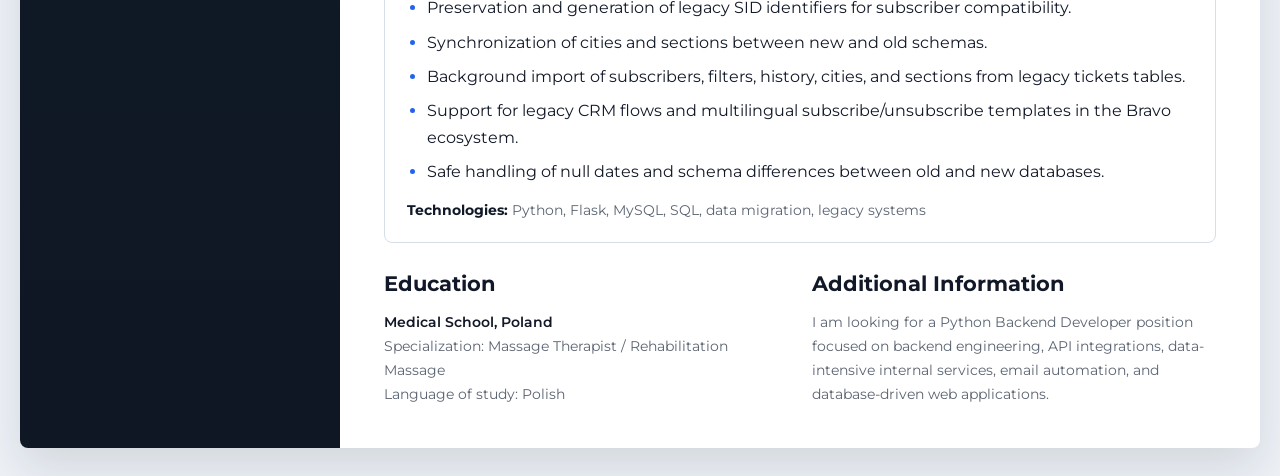
==== commit 50c08fe6: "Контактные данные правки 2!" ====
--- a/docs/index.html
+++ b/docs/index.html
@@ -48,10 +48,10 @@
             <div class="sidebar_block">
                 <h3 class="sidebar_title">Contacts</h3>
                 <div class="contact_list">
-                    <div class="contact_item">
-                        <span class="contact_icon" aria-hidden="true">
-                            <svg viewBox="0 0 24 24" focusable="false">
-                                <path d="M6.62 10.79a15.54 15.54 0 0 0 6.59 6.59l2.2-2.2a1 1 0 0 1 1.02-.24 11.36 11.36 0 0 0 3.57.57 1 1 0 0 1 1 1V20a1 1 0 0 1-1 1C10.3 21 3 13.7 3 4a1 1 0 0 1 1-1h3.49a1 1 0 0 1 1 1 11.36 11.36 0 0 0 .57 3.57 1 1 0 0 1-.24 1.02z"/>
+                    <div class="contact_item contact_item--phone">
+                        <span class="contact_icon" aria-hidden="true">
+                            <svg width="16" height="16" viewBox="0 0 24 24" focusable="false">
+                                <path fill="currentColor" d="M6.62 10.79a15.54 15.54 0 0 0 6.59 6.59l2.2-2.2a1 1 0 0 1 1.02-.24 11.36 11.36 0 0 0 3.57.57 1 1 0 0 1 1 1V20a1 1 0 0 1-1 1C10.3 21 3 13.7 3 4a1 1 0 0 1 1-1h3.49a1 1 0 0 1 1 1 11.36 11.36 0 0 0 .57 3.57 1 1 0 0 1-.24 1.02z"/>
                             </svg>
                         </span>
                         <div class="contact_body">
@@ -59,10 +59,10 @@
                             <a href="tel:+380935511724" class="contact_link">+380935511724</a>
                         </div>
                     </div>
-                    <div class="contact_item">
-                        <span class="contact_icon" aria-hidden="true">
-                            <svg viewBox="0 0 24 24" focusable="false">
-                                <path d="M4 5h16a2 2 0 0 1 2 2v10a2 2 0 0 1-2 2H4a2 2 0 0 1-2-2V7a2 2 0 0 1 2-2zm0 2v.01L12 12l8-4.99V7H4zm16 10V9.24l-7.47 4.67a1 1 0 0 1-1.06 0L4 9.24V17z"/>
+                    <div class="contact_item contact_item--email">
+                        <span class="contact_icon" aria-hidden="true">
+                            <svg width="16" height="16" viewBox="0 0 24 24" focusable="false">
+                                <path fill="currentColor" d="M4 5h16a2 2 0 0 1 2 2v10a2 2 0 0 1-2 2H4a2 2 0 0 1-2-2V7a2 2 0 0 1 2-2zm0 2v.01L12 12l8-4.99V7H4zm16 10V9.24l-7.47 4.67a1 1 0 0 1-1.06 0L4 9.24V17z"/>
                             </svg>
                         </span>
                         <div class="contact_body">
@@ -70,10 +70,10 @@
                             <a href="mailto:mazik.m1985@gmail.com" class="contact_link">mazik.m1985@gmail.com</a>
                         </div>
                     </div>
-                    <div class="contact_item">
-                        <span class="contact_icon" aria-hidden="true">
-                            <svg viewBox="0 0 24 24" focusable="false">
-                                <path d="M21.5 4.5 18.4 19a1 1 0 0 1-1.46.68l-4.53-2.47-2.32 2.24a1 1 0 0 1-1.69-.72v-3.03L18.1 7.3a.75.75 0 0 0-.92-1.18L5.45 13.44 2.8 12.58a1 1 0 0 1-.03-1.89l17.26-6.65a1 1 0 0 1 1.47 1.11z"/>
+                    <div class="contact_item contact_item--telegram">
+                        <span class="contact_icon" aria-hidden="true">
+                            <svg width="16" height="16" viewBox="0 0 24 24" focusable="false">
+                                <path fill="currentColor" d="M21.5 4.5 18.4 19a1 1 0 0 1-1.46.68l-4.53-2.47-2.32 2.24a1 1 0 0 1-1.69-.72v-3.03L18.1 7.3a.75.75 0 0 0-.92-1.18L5.45 13.44 2.8 12.58a1 1 0 0 1-.03-1.89l17.26-6.65a1 1 0 0 1 1.47 1.11z"/>
                             </svg>
                         </span>
                         <div class="contact_body">
@@ -81,11 +81,11 @@
                             <a href="https://t.me/Andrii_m318" class="contact_link" target="_blank" rel="noopener noreferrer">t.me/Andrii_m318</a>
                         </div>
                     </div>
-                    <div class="contact_item">
-                        <span class="contact_icon" aria-hidden="true">
-                            <svg viewBox="0 0 24 24" focusable="false">
-                                <path d="M16.76 13.96c-.27-.14-1.6-.79-1.84-.88-.25-.09-.43-.14-.61.14-.18.27-.7.88-.86 1.06-.16.18-.31.2-.58.07-.27-.14-1.12-.41-2.14-1.3-.79-.7-1.33-1.56-1.49-1.82-.16-.27-.02-.41.12-.55.13-.13.27-.31.41-.47.14-.16.18-.27.27-.45.09-.18.05-.34-.02-.48-.07-.14-.61-1.48-.83-2.03-.22-.53-.45-.46-.61-.46h-.52c-.18 0-.48.07-.73.34s-.96.94-.96 2.29.98 2.66 1.11 2.84c.14.18 1.92 2.92 4.64 4.1.65.28 1.16.45 1.56.58.66.21 1.27.18 1.75.11.53-.08 1.6-.65 1.82-1.28.23-.63.23-1.17.16-1.28-.07-.11-.25-.18-.52-.32z"/>
-                                <path d="M12.04 2C6.53 2 2.06 6.46 2.06 11.97c0 1.76.46 3.48 1.34 4.99L2 22l5.19-1.36a9.9 9.9 0 0 0 4.84 1.24H12c5.51 0 9.97-4.46 9.97-9.97S17.55 2 12.04 2zm0 18.15h-.01a8.16 8.16 0 0 1-4.16-1.14l-.3-.18-3.08.81.82-3-.2-.31a8.15 8.15 0 1 1 6.93 3.82z"/>
+                    <div class="contact_item contact_item--whatsapp">
+                        <span class="contact_icon" aria-hidden="true">
+                            <svg width="16" height="16" viewBox="0 0 24 24" focusable="false">
+                                <path fill="currentColor" d="M16.76 13.96c-.27-.14-1.6-.79-1.84-.88-.25-.09-.43-.14-.61.14-.18.27-.7.88-.86 1.06-.16.18-.31.2-.58.07-.27-.14-1.12-.41-2.14-1.3-.79-.7-1.33-1.56-1.49-1.82-.16-.27-.02-.41.12-.55.13-.13.27-.31.41-.47.14-.16.18-.27.27-.45.09-.18.05-.34-.02-.48-.07-.14-.61-1.48-.83-2.03-.22-.53-.45-.46-.61-.46h-.52c-.18 0-.48.07-.73.34s-.96.94-.96 2.29.98 2.66 1.11 2.84c.14.18 1.92 2.92 4.64 4.1.65.28 1.16.45 1.56.58.66.21 1.27.18 1.75.11.53-.08 1.6-.65 1.82-1.28.23-.63.23-1.17.16-1.28-.07-.11-.25-.18-.52-.32z"/>
+                                <path fill="currentColor" d="M12.04 2C6.53 2 2.06 6.46 2.06 11.97c0 1.76.46 3.48 1.34 4.99L2 22l5.19-1.36a9.9 9.9 0 0 0 4.84 1.24H12c5.51 0 9.97-4.46 9.97-9.97S17.55 2 12.04 2zm0 18.15h-.01a8.16 8.16 0 0 1-4.16-1.14l-.3-.18-3.08.81.82-3-.2-.31a8.15 8.15 0 1 1 6.93 3.82z"/>
                             </svg>
                         </span>
                         <div class="contact_body">
@@ -93,11 +93,11 @@
                             <a href="https://wa.me/380935511724" class="contact_link" target="_blank" rel="noopener noreferrer">wa.me/380935511724</a>
                         </div>
                     </div>
-                    <div class="contact_item">
-                        <span class="contact_icon" aria-hidden="true">
-                            <svg viewBox="0 0 24 24" focusable="false">
-                                <path d="M6.94 7.5A1.56 1.56 0 0 1 8.5 5.94h7A1.56 1.56 0 0 1 17.06 7.5v9A1.56 1.56 0 0 1 15.5 18.06h-7a1.56 1.56 0 0 1-1.56-1.56zm1.56-.06v9.12h7V7.44z"/>
-                                <path d="M10.78 10.45h1.52v4.1h-1.52zM11.54 8.83a.88.88 0 1 1 0 1.76.88.88 0 0 1 0-1.76zM13.35 10.45h1.46v.56h.02c.2-.38.71-.78 1.47-.78 1.57 0 1.86 1.03 1.86 2.38v1.94H16.64v-1.72c0-.41-.01-.94-.57-.94-.57 0-.66.45-.66.91v1.75h-1.52z"/>
+                    <div class="contact_item contact_item--linkedin">
+                        <span class="contact_icon" aria-hidden="true">
+                            <svg width="16" height="16" viewBox="0 0 24 24" focusable="false">
+                                <path fill="currentColor" d="M6.94 7.5A1.56 1.56 0 0 1 8.5 5.94h7A1.56 1.56 0 0 1 17.06 7.5v9A1.56 1.56 0 0 1 15.5 18.06h-7a1.56 1.56 0 0 1-1.56-1.56zm1.56-.06v9.12h7V7.44z"/>
+                                <path fill="currentColor" d="M10.78 10.45h1.52v4.1h-1.52zM11.54 8.83a.88.88 0 1 1 0 1.76.88.88 0 0 1 0-1.76zM13.35 10.45h1.46v.56h.02c.2-.38.71-.78 1.47-.78 1.57 0 1.86 1.03 1.86 2.38v1.94H16.64v-1.72c0-.41-.01-.94-.57-.94-.57 0-.66.45-.66.91v1.75h-1.52z"/>
                             </svg>
                         </span>
                         <div class="contact_body">
@@ -105,10 +105,10 @@
                             <a href="https://www.linkedin.com/in/%D0%B0%D0%BD%D0%B4%D1%80%D0%B5%D0%B9-%D0%BC%D0%B0%D0%B7%D1%83%D1%80%D0%B8%D0%BA-881898267" class="contact_link" target="_blank" rel="noopener noreferrer">linkedin.com/in/андрей-мазурик-881898267</a>
                         </div>
                     </div>
-                    <div class="contact_item">
-                        <span class="contact_icon" aria-hidden="true">
-                            <svg viewBox="0 0 24 24" focusable="false">
-                                <path d="M12 22s7-6.03 7-12a7 7 0 1 0-14 0c0 5.97 7 12 7 12zm0-9a3 3 0 1 1 0-6 3 3 0 0 1 0 6z"/>
+                    <div class="contact_item contact_item--location">
+                        <span class="contact_icon" aria-hidden="true">
+                            <svg width="16" height="16" viewBox="0 0 24 24" focusable="false">
+                                <path fill="currentColor" d="M12 22s7-6.03 7-12a7 7 0 1 0-14 0c0 5.97 7 12 7 12zm0-9a3 3 0 1 1 0-6 3 3 0 0 1 0 6z"/>
                             </svg>
                         </span>
                         <div class="contact_body">
@@ -116,11 +116,11 @@
                             <span class="contact_text">Odesa, Ukraine</span>
                         </div>
                     </div>
-                    <div class="contact_item">
-                        <span class="contact_icon" aria-hidden="true">
-                            <svg viewBox="0 0 24 24" focusable="false">
-                                <path d="M4 7a2 2 0 0 1 2-2h7v2H6v10h12V7h-7V5h7a2 2 0 0 1 2 2v10a2 2 0 0 1-2 2H6a2 2 0 0 1-2-2z"/>
-                                <path d="M12 3 8.5 6.5l1.41 1.41L11 6.83V14h2V6.83l1.09 1.08 1.41-1.41z"/>
+                    <div class="contact_item contact_item--work">
+                        <span class="contact_icon" aria-hidden="true">
+                            <svg width="16" height="16" viewBox="0 0 24 24" focusable="false">
+                                <path fill="currentColor" d="M4 7a2 2 0 0 1 2-2h7v2H6v10h12V7h-7V5h7a2 2 0 0 1 2 2v10a2 2 0 0 1-2 2H6a2 2 0 0 1-2-2z"/>
+                                <path fill="currentColor" d="M12 3 8.5 6.5l1.41 1.41L11 6.83V14h2V6.83l1.09 1.08 1.41-1.41z"/>
                             </svg>
                         </span>
                         <div class="contact_body">
--- a/docs/static/styles/style.css
+++ b/docs/static/styles/style.css
@@ -125,33 +125,35 @@
 
 .contact_list {
     display: grid;
-    gap: 12px;
+    gap: 10px;
 }
 
 .contact_item {
     display: grid;
-    grid-template-columns: 42px minmax(0, 1fr);
-    gap: 12px;
-    align-items: start;
+    grid-template-columns: 34px minmax(0, 1fr);
+    gap: 10px;
+    align-items: center;
 }
 
 .contact_icon {
     display: inline-flex;
     align-items: center;
     justify-content: center;
-    width: 42px;
-    height: 42px;
-    border: 1px solid rgba(255, 255, 255, 0.12);
-    border-radius: 12px;
-    background: rgba(255, 255, 255, 0.06);
+    width: 34px;
+    height: 34px;
+    border: 1px solid rgba(255, 255, 255, 0.08);
+    border-radius: 10px;
+    background: rgba(255, 255, 255, 0.05);
     color: var(--sidebar-text);
     box-shadow: inset 0 1px 0 rgba(255, 255, 255, 0.04);
+    flex: 0 0 34px;
 }
 
 .contact_icon svg {
-    width: 18px;
-    height: 18px;
-    fill: currentColor;
+    display: block;
+    width: 16px;
+    height: 16px;
+    overflow: visible;
 }
 
 .contact_body {
@@ -178,6 +180,43 @@
 
 .contact_link:hover {
     color: #ffffff;
+}
+
+.contact_item--phone .contact_icon {
+    color: #7dd3fc;
+    background: rgba(14, 165, 233, 0.16);
+    border-color: rgba(125, 211, 252, 0.24);
+}
+
+.contact_item--email .contact_icon {
+    color: #fdba74;
+    background: rgba(249, 115, 22, 0.16);
+    border-color: rgba(253, 186, 116, 0.24);
+}
+
+.contact_item--telegram .contact_icon {
+    color: #93c5fd;
+    background: rgba(59, 130, 246, 0.16);
+    border-color: rgba(147, 197, 253, 0.24);
+}
+
+.contact_item--whatsapp .contact_icon {
+    color: #86efac;
+    background: rgba(34, 197, 94, 0.16);
+    border-color: rgba(134, 239, 172, 0.24);
+}
+
+.contact_item--linkedin .contact_icon {
+    color: #60a5fa;
+    background: rgba(37, 99, 235, 0.16);
+    border-color: rgba(96, 165, 250, 0.24);
+}
+
+.contact_item--location .contact_icon,
+.contact_item--work .contact_icon {
+    color: #cbd5e1;
+    background: rgba(148, 163, 184, 0.12);
+    border-color: rgba(203, 213, 225, 0.2);
 }
 
 .tag_list,
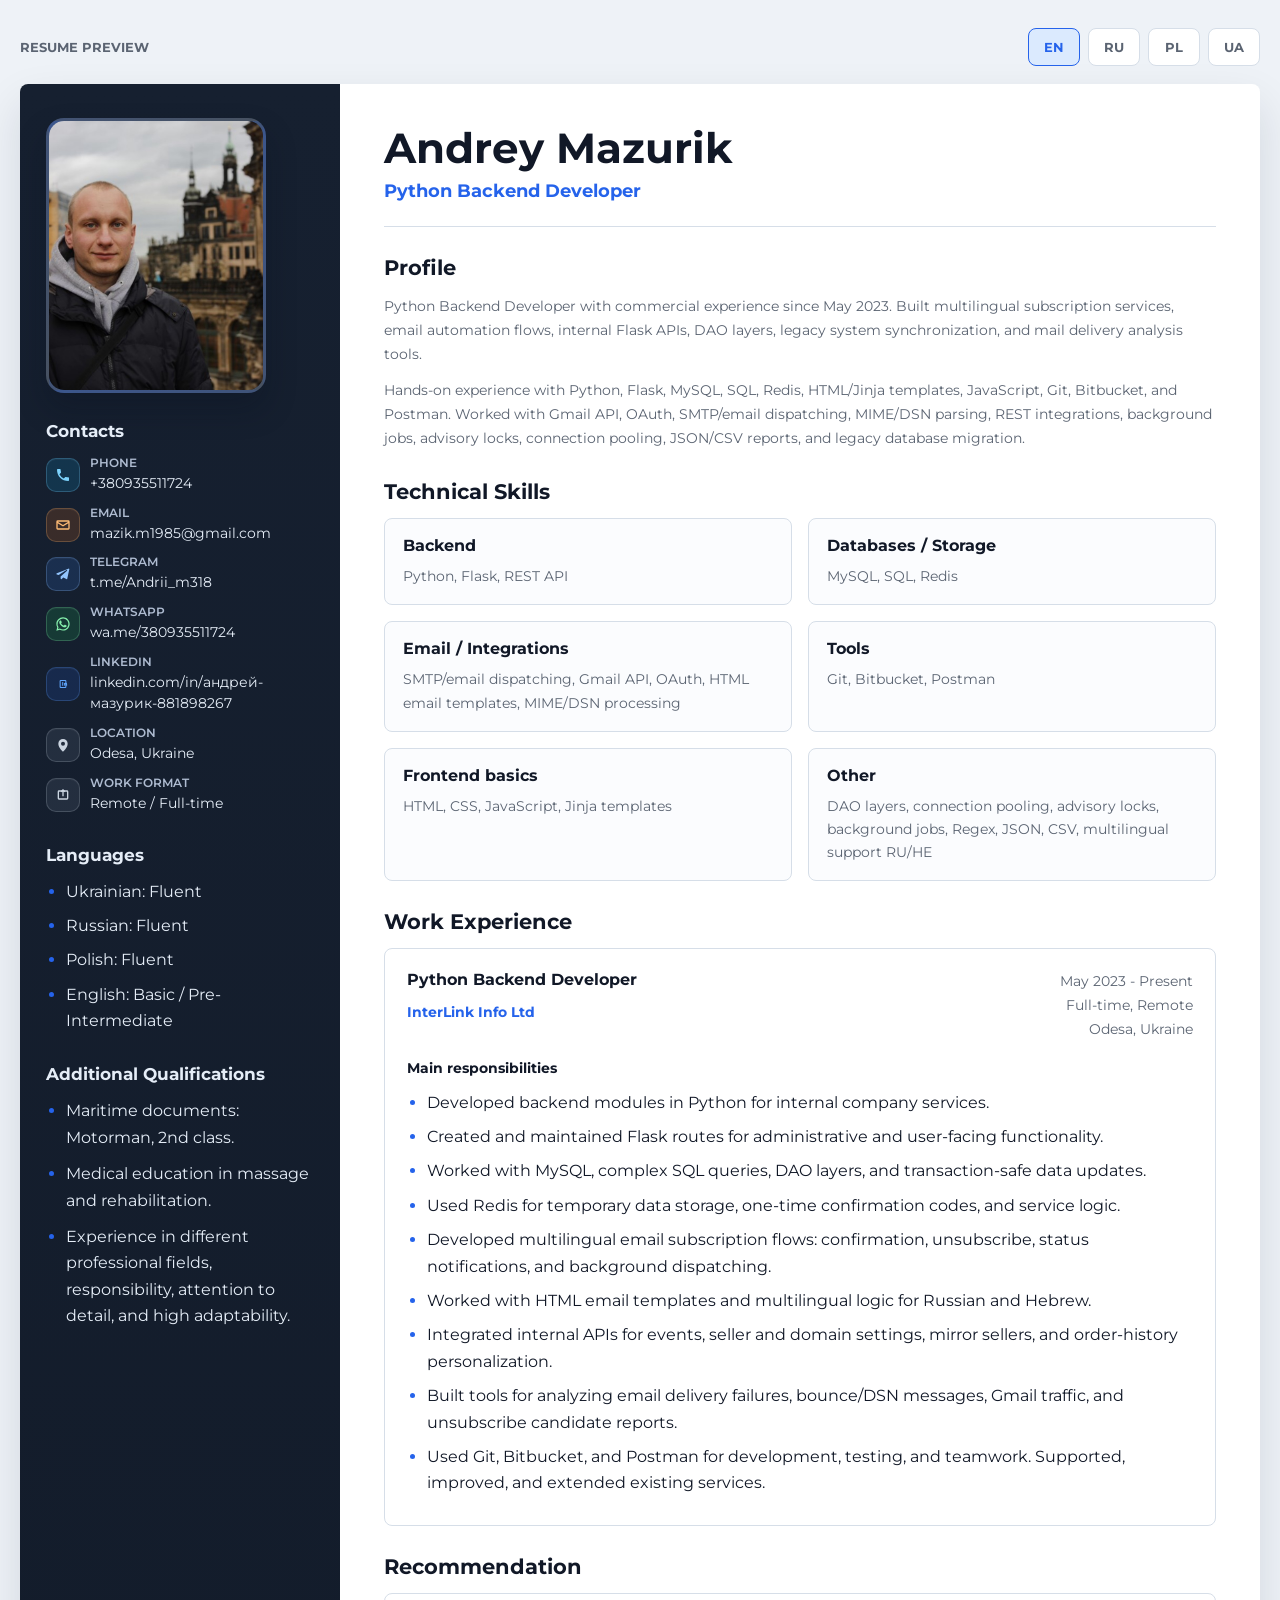
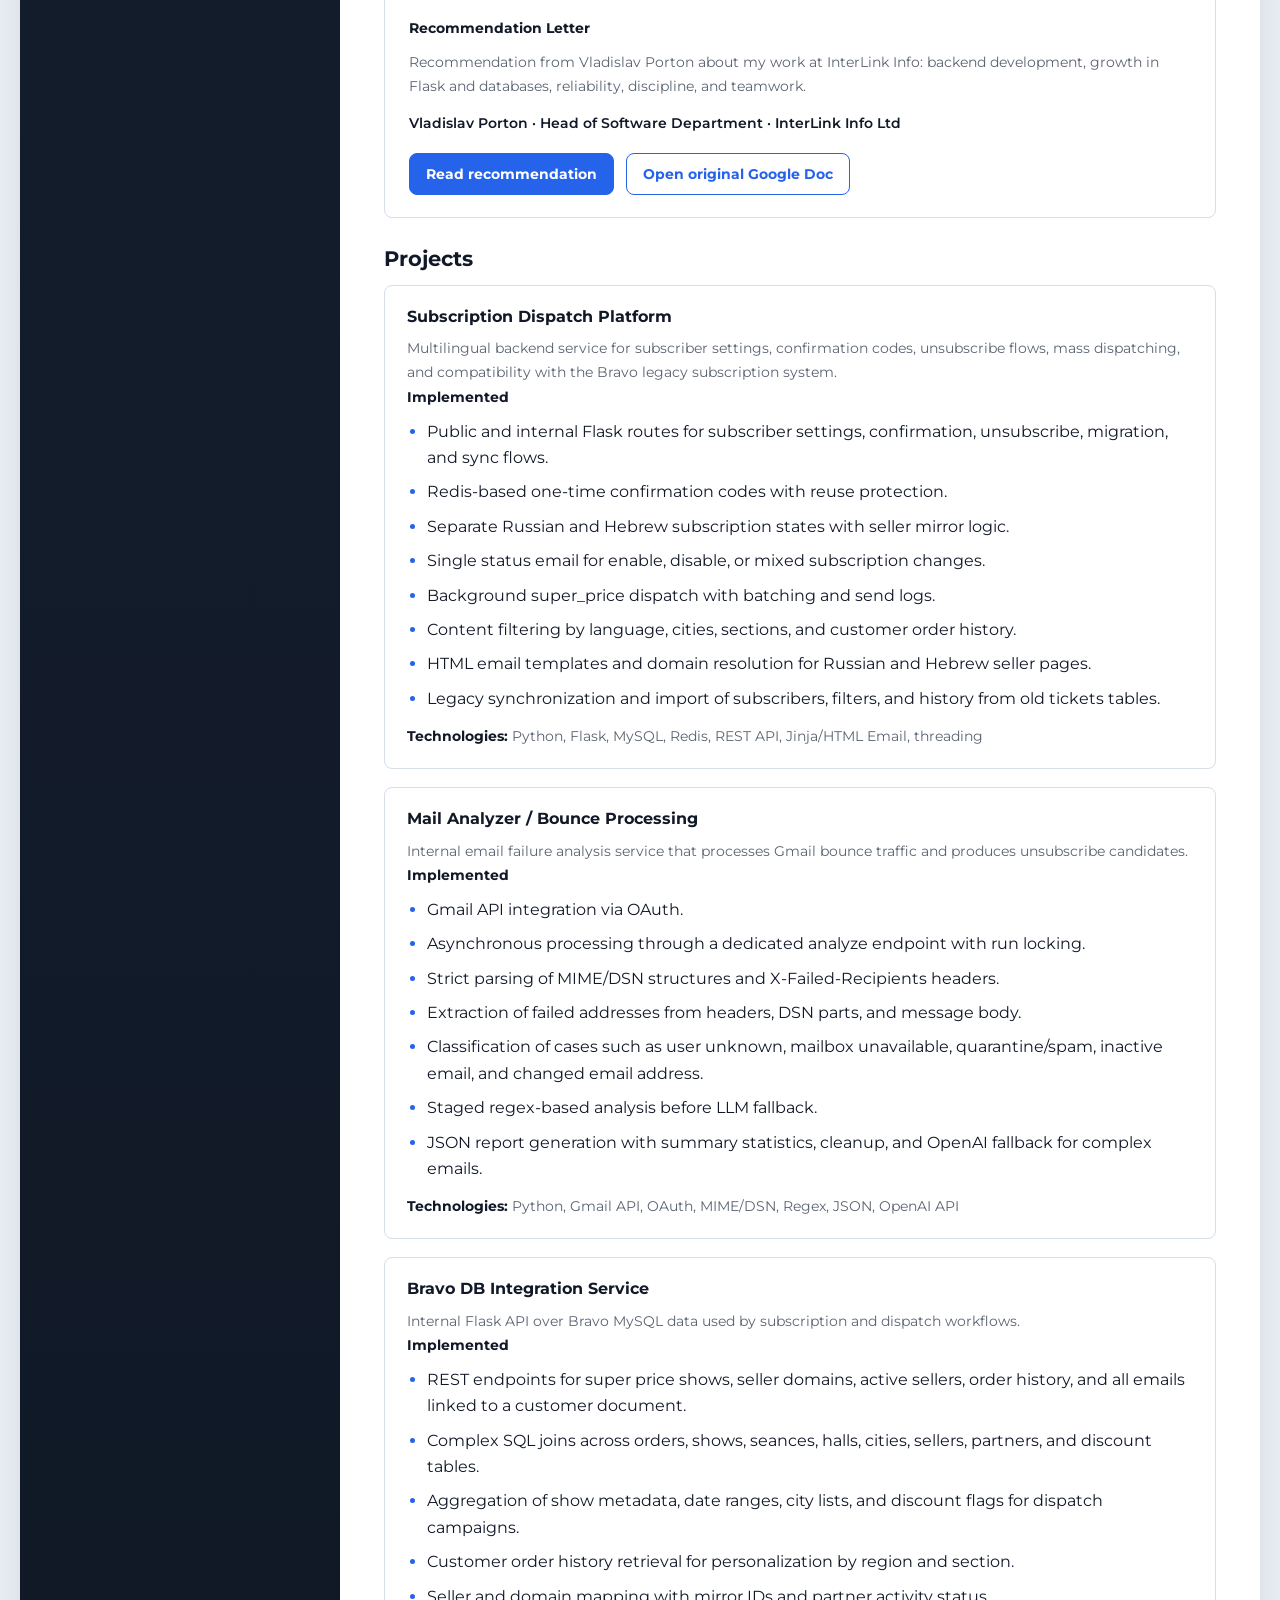
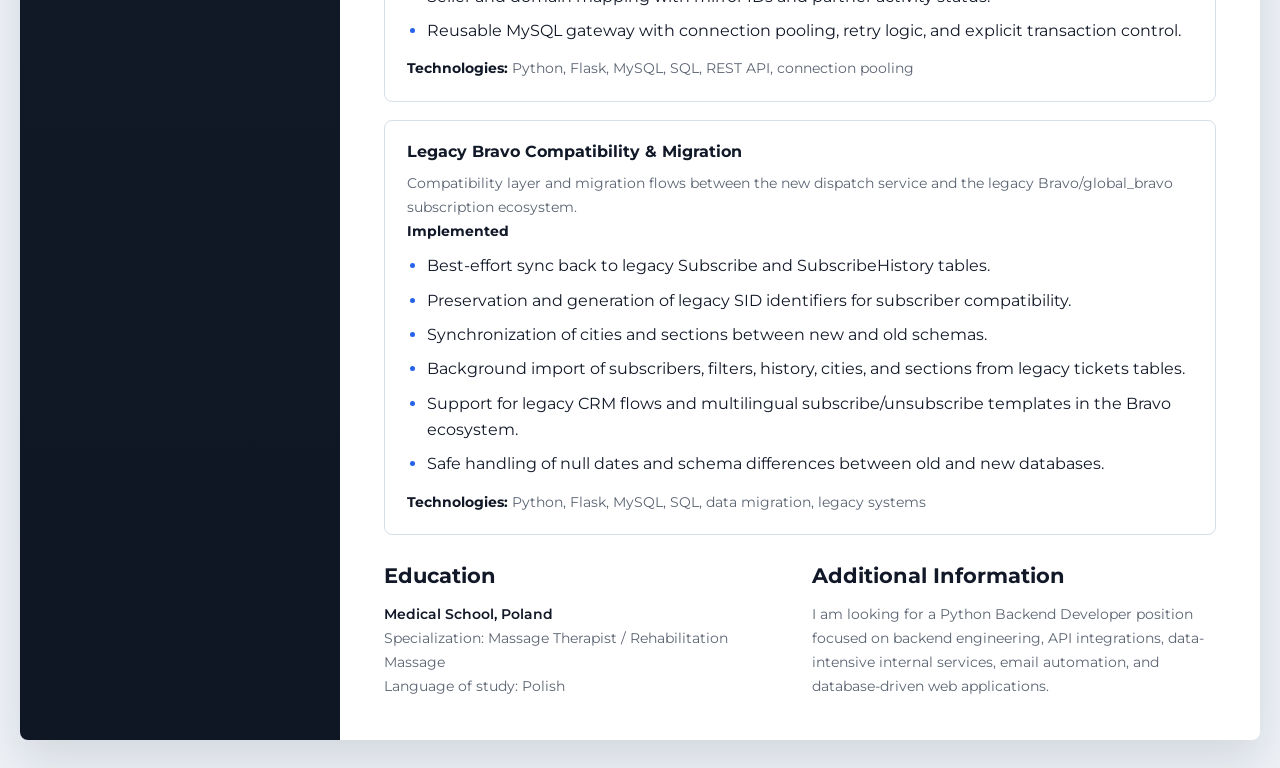
==== commit e4f4b667: "рекомендательное письмо!" ====
--- a/docs/index.html
+++ b/docs/index.html
@@ -223,6 +223,25 @@
             </section>
 
             <section class="content_section">
+                <h2 class="section_title">Recommendation</h2>
+                <article class="recommendation_teaser">
+                    <p class="subheading">Recommendation Letter</p>
+                    <p class="body_text">Recommendation from Vladislav Porton about my work at InterLink Info: backend development, growth in Flask and databases, reliability, discipline, and teamwork.</p>
+                    <p class="recommendation_meta_line">
+                        Vladislav Porton · Head of Software Department · InterLink Info Ltd
+                    </p>
+                    <div class="action_row">
+                        <a class="action_link" href="recommendation_en.html" target="_blank" rel="noopener noreferrer">
+                            Read recommendation
+                        </a>
+                        <a class="action_link secondary" href="https://docs.google.com/document/d/1nQCbBcRU-Sl2cMDqeSlR3eC1Yp5Rs1tqb-rRPPOdK8k/edit?pli=1&amp;tab=t.0" target="_blank" rel="noopener noreferrer">
+                            Open original Google Doc
+                        </a>
+                    </div>
+                </article>
+            </section>
+
+            <section class="content_section">
                 <h2 class="section_title">Projects</h2>
 
                 <article class="project_card">
--- a/docs/static/styles/style.css
+++ b/docs/static/styles/style.css
@@ -42,12 +42,36 @@
     margin-bottom: 18px;
 }
 
+.toolbar_group {
+    display: flex;
+    align-items: center;
+    gap: 12px;
+}
+
 .toolbar_title {
     margin: 0;
     color: var(--text-muted);
     font-size: 13px;
     font-weight: 700;
     text-transform: uppercase;
+}
+
+.toolbar_link {
+    display: inline-flex;
+    align-items: center;
+    padding: 10px 14px;
+    border: 1px solid var(--border);
+    border-radius: 8px;
+    background: var(--surface);
+    color: var(--text);
+    text-decoration: none;
+    font-size: 13px;
+    font-weight: 700;
+}
+
+.toolbar_link:hover {
+    border-color: var(--accent);
+    color: var(--accent);
 }
 
 .language_switcher {
@@ -373,6 +397,124 @@
     font-weight: 700;
 }
 
+.recommendation_teaser,
+.letter_card {
+    padding: 22px 24px;
+    border: 1px solid var(--border);
+    border-radius: 8px;
+    background: #ffffff;
+}
+
+.recommendation_meta_line {
+    margin: 14px 0 0;
+    color: var(--text);
+    font-size: 14px;
+    line-height: 1.65;
+    font-weight: 600;
+}
+
+.action_row {
+    display: flex;
+    flex-wrap: wrap;
+    gap: 12px;
+    margin-top: 18px;
+}
+
+.action_link {
+    display: inline-flex;
+    align-items: center;
+    justify-content: center;
+    min-height: 42px;
+    padding: 10px 16px;
+    border: 1px solid var(--accent);
+    border-radius: 8px;
+    background: var(--accent);
+    color: #ffffff;
+    text-decoration: none;
+    font-size: 14px;
+    font-weight: 700;
+}
+
+.action_link:hover {
+    background: #1d4ed8;
+    border-color: #1d4ed8;
+}
+
+.action_link.secondary {
+    background: #ffffff;
+    color: var(--accent);
+}
+
+.action_link.secondary:hover {
+    background: var(--accent-soft);
+    border-color: var(--accent);
+}
+
+.letter_layout {
+    max-width: 920px;
+    margin: 0 auto;
+}
+
+.letter_kicker {
+    margin: 0 0 8px;
+    color: var(--accent);
+    font-size: 13px;
+    font-weight: 700;
+    text-transform: uppercase;
+    letter-spacing: 0.04em;
+}
+
+.letter_title {
+    margin-bottom: 12px;
+}
+
+.letter_meta_grid {
+    display: grid;
+    grid-template-columns: repeat(2, minmax(0, 1fr));
+    gap: 16px;
+    margin-top: 22px;
+    padding: 18px;
+    border: 1px solid var(--border);
+    border-radius: 8px;
+    background: #fbfcfe;
+}
+
+.meta_item p {
+    margin: 0;
+}
+
+.letter_body {
+    margin-top: 22px;
+}
+
+.letter_body p {
+    margin: 0 0 16px;
+    color: var(--text-muted);
+    font-size: 15px;
+    line-height: 1.82;
+}
+
+.signature_card {
+    margin-top: 24px;
+    padding: 18px;
+    border-radius: 8px;
+    background: #f8fafc;
+    border: 1px solid var(--border);
+}
+
+.signature_card p + p {
+    margin-top: 4px;
+}
+
+.inline_link {
+    color: var(--accent);
+    text-decoration: none;
+}
+
+.inline_link:hover {
+    text-decoration: underline;
+}
+
 .two_column {
     display: grid;
     grid-template-columns: repeat(2, minmax(0, 1fr));
@@ -394,7 +536,8 @@
     }
 
     .skill_grid,
-    .two_column {
+    .two_column,
+    .letter_meta_grid {
         grid-template-columns: 1fr;
     }
 }
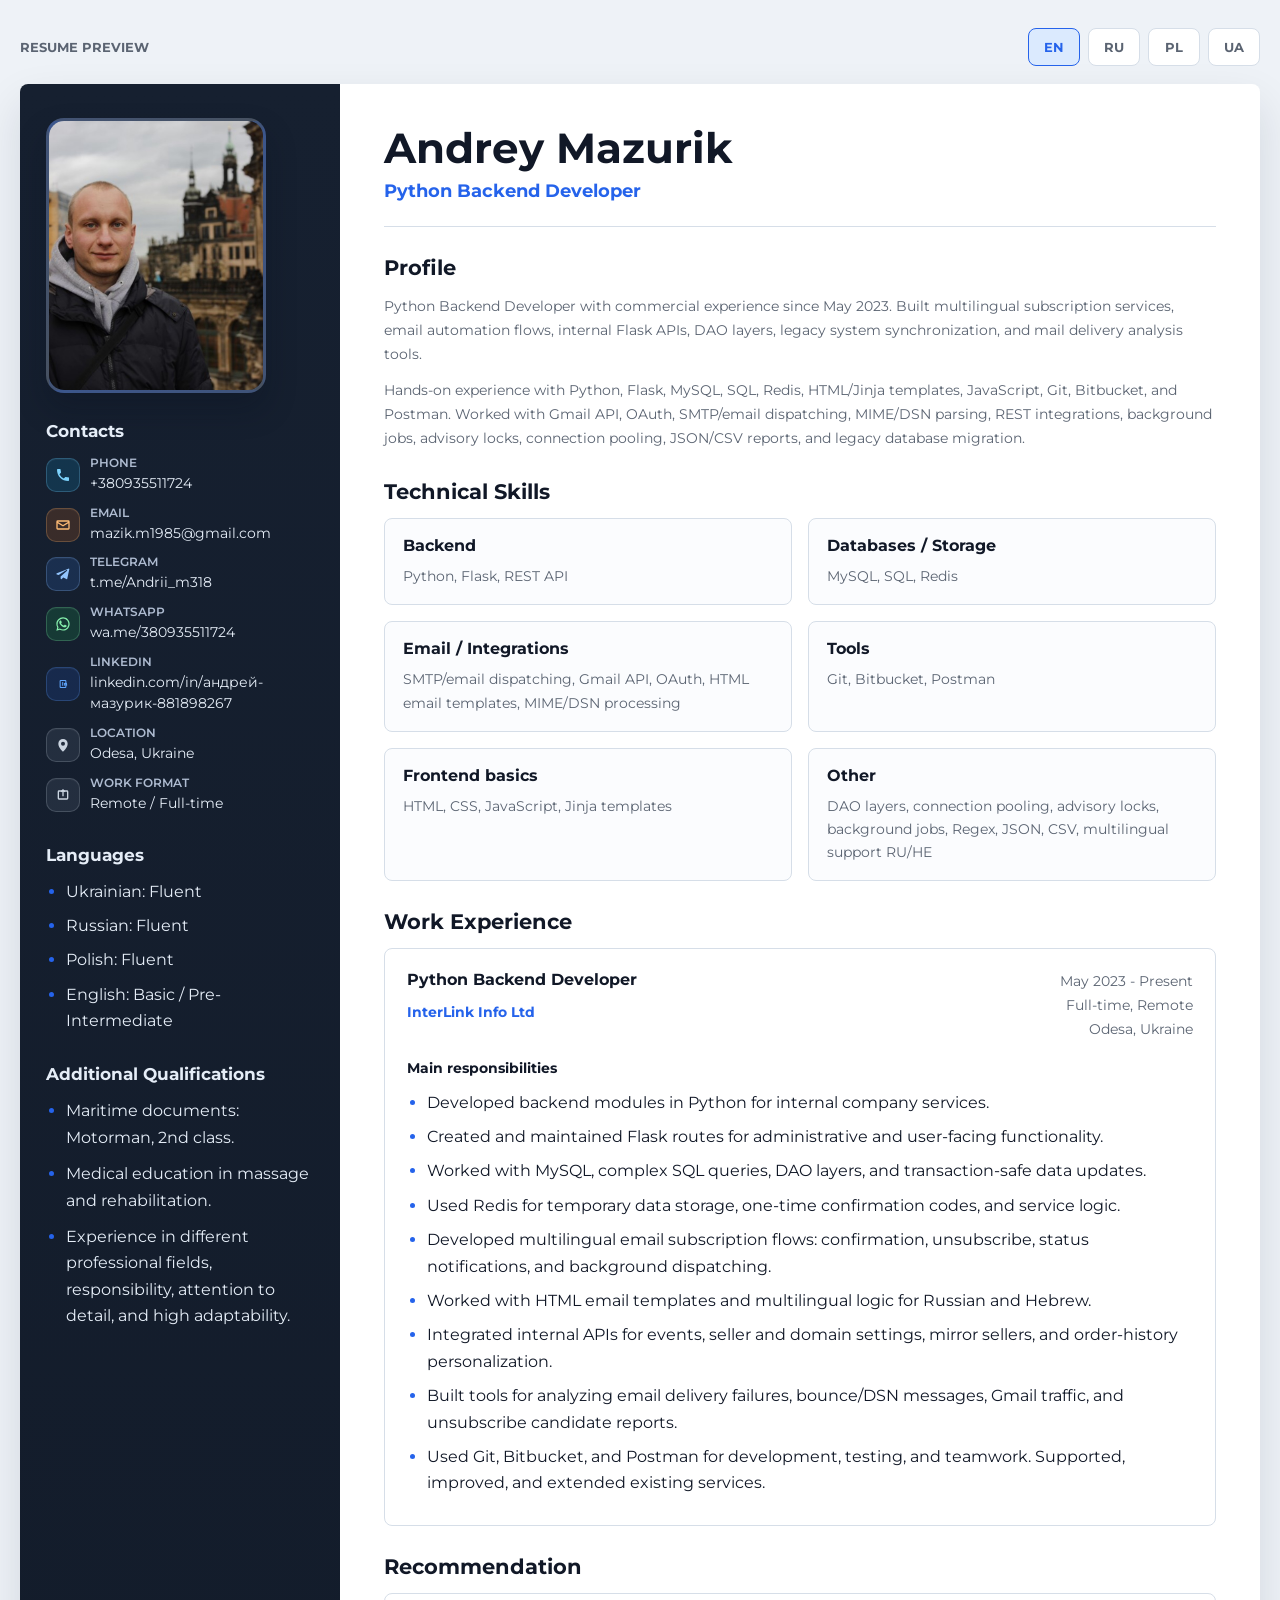
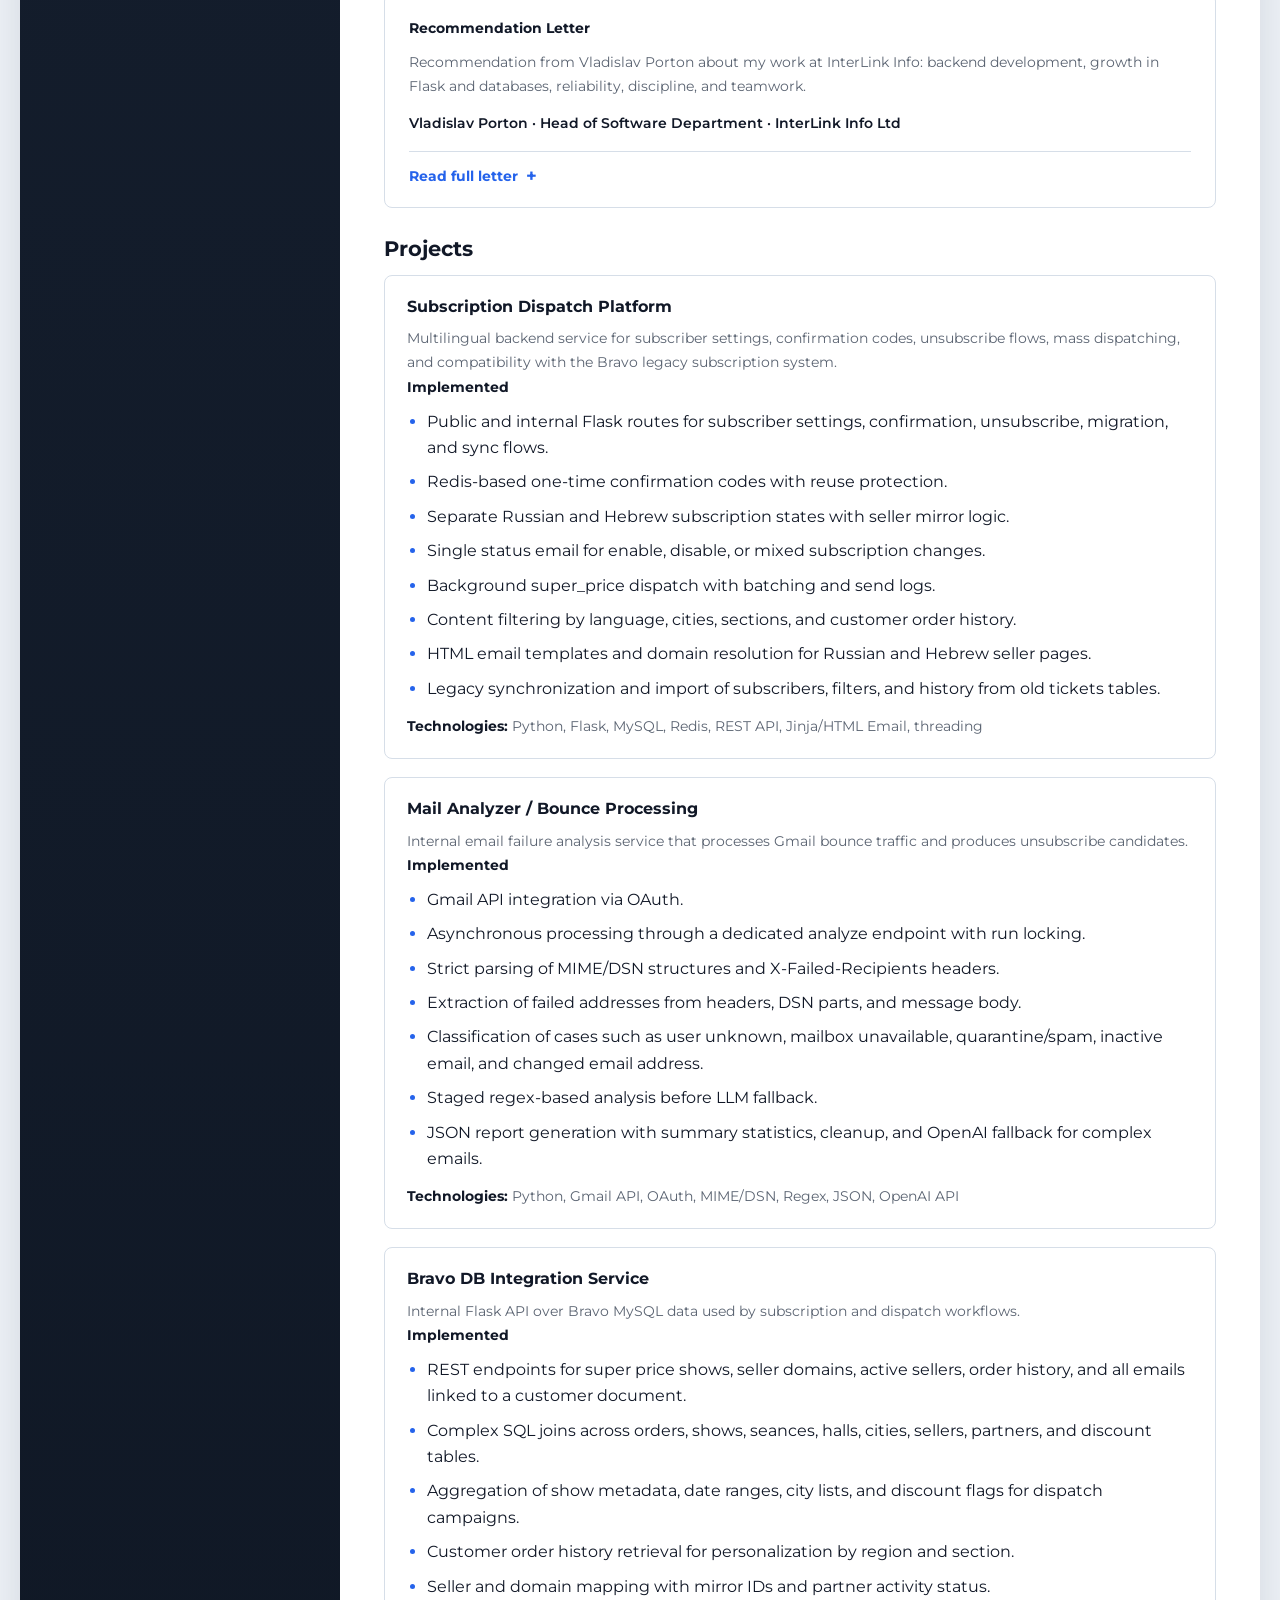
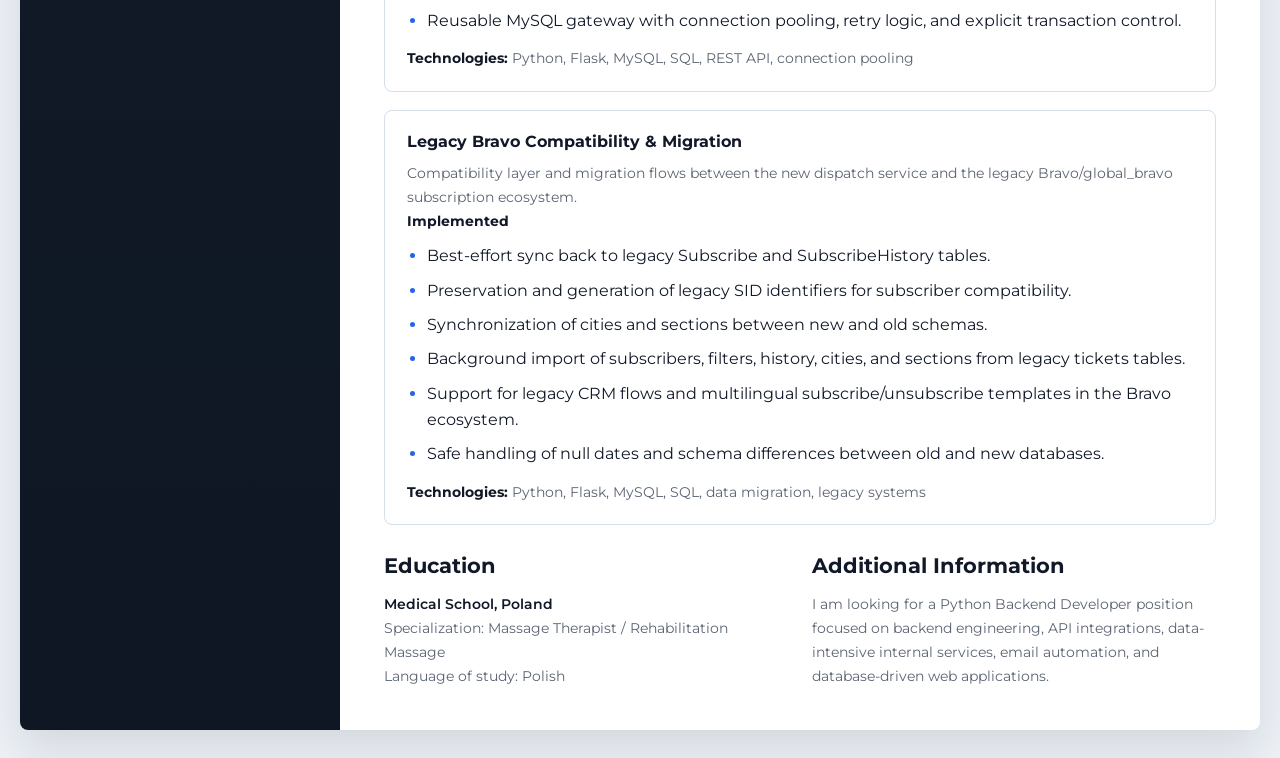
==== commit 71f96933: "рекомендательное письмо 2!" ====
--- a/docs/index.html
+++ b/docs/index.html
@@ -230,14 +230,31 @@
                     <p class="recommendation_meta_line">
                         Vladislav Porton · Head of Software Department · InterLink Info Ltd
                     </p>
-                    <div class="action_row">
-                        <a class="action_link" href="recommendation_en.html" target="_blank" rel="noopener noreferrer">
-                            Read recommendation
-                        </a>
-                        <a class="action_link secondary" href="https://docs.google.com/document/d/1nQCbBcRU-Sl2cMDqeSlR3eC1Yp5Rs1tqb-rRPPOdK8k/edit?pli=1&amp;tab=t.0" target="_blank" rel="noopener noreferrer">
-                            Open original Google Doc
-                        </a>
-                    </div>
+                    <details class="recommendation_details">
+                        <summary class="recommendation_toggle">Read full letter</summary>
+                        <div class="recommendation_full">
+                            <div class="letter_body">
+                                <p>I represent the Israeli company Interlink Info, which develops and maintains internet products, including the news website Israelinfo and the Kupat Bravo ticketing service.</p>
+                                <p>I would like to recommend Andrey Mazurik, with whom we worked together for several years. Andrey worked with us remotely from Odesa as a Python web developer.</p>
+                                <p>When Andrey started working with us, he did not yet have much hands-on experience, but he grew significantly over time. He learned Flask development, database work, JavaScript, and confidently adopted modern tools, including AI-assisted and agent-based workflows, which improved both the quality and speed of his work.</p>
+                                <p>Andrey worked on both small projects from scratch and individual tasks within larger systems. We could confidently assign him a part of the work and be sure he would take it through to completion.</p>
+                                <p>I would also like to highlight his personal qualities. Andrey is calm and well-balanced. He is easy to work with: he handles tasks constructively, avoids conflict, communicates well, and keeps a professional tone even in difficult situations. He is also genuinely motivated to learn and invests a great deal of personal time in that growth beyond working hours.</p>
+                                <p>I especially want to note his discipline and sense of responsibility. Alongside his job, he served in a volunteer fire-rescue team in Odesa. That meant regular emergency responses to fires and the aftermath of shelling, often in difficult conditions. Even so, he consistently stayed in touch, completed tasks between calls, and remained reliable in the work process.</p>
+                                <p>I can recommend Andrey as a dependable, calm, and responsible person who is comfortable to work with and someone you can rely on.</p>
+                            </div>
+                            <div class="signature_card">
+                                <p class="body_text strong">Vladislav Porton</p>
+                                <p class="body_text">Head of Software Department</p>
+                                <p class="body_text">InterLink Info Ltd</p>
+                                <p class="body_text">Israel</p>
+                                <p class="body_text"><a class="inline_link" href="mailto:porton@israelinfo.co.il">porton@israelinfo.co.il</a></p>
+                                <p class="body_text"><a class="inline_link" href="tel:+972526574093">+972-526-574093</a></p>
+                            </div>
+                            <p class="recommendation_original_link">
+                                <a class="inline_link" href="https://docs.google.com/document/d/1nQCbBcRU-Sl2cMDqeSlR3eC1Yp5Rs1tqb-rRPPOdK8k/edit?pli=1&amp;tab=t.0" target="_blank" rel="noopener noreferrer">Open original Google Doc</a>
+                            </p>
+                        </div>
+                    </details>
                 </article>
             </section>
 
--- a/docs/static/styles/style.css
+++ b/docs/static/styles/style.css
@@ -42,36 +42,12 @@
     margin-bottom: 18px;
 }
 
-.toolbar_group {
-    display: flex;
-    align-items: center;
-    gap: 12px;
-}
-
 .toolbar_title {
     margin: 0;
     color: var(--text-muted);
     font-size: 13px;
     font-weight: 700;
     text-transform: uppercase;
-}
-
-.toolbar_link {
-    display: inline-flex;
-    align-items: center;
-    padding: 10px 14px;
-    border: 1px solid var(--border);
-    border-radius: 8px;
-    background: var(--surface);
-    color: var(--text);
-    text-decoration: none;
-    font-size: 13px;
-    font-weight: 700;
-}
-
-.toolbar_link:hover {
-    border-color: var(--accent);
-    color: var(--accent);
 }
 
 .language_switcher {
@@ -397,8 +373,7 @@
     font-weight: 700;
 }
 
-.recommendation_teaser,
-.letter_card {
+.recommendation_teaser {
     padding: 22px 24px;
     border: 1px solid var(--border);
     border-radius: 8px;
@@ -413,78 +388,43 @@
     font-weight: 600;
 }
 
-.action_row {
-    display: flex;
-    flex-wrap: wrap;
-    gap: 12px;
-    margin-top: 18px;
-}
-
-.action_link {
+.recommendation_details {
+    margin-top: 16px;
+    border-top: 1px solid var(--border);
+    padding-top: 14px;
+}
+
+.recommendation_toggle {
     display: inline-flex;
     align-items: center;
-    justify-content: center;
-    min-height: 42px;
-    padding: 10px 16px;
-    border: 1px solid var(--accent);
-    border-radius: 8px;
-    background: var(--accent);
-    color: #ffffff;
-    text-decoration: none;
+    gap: 8px;
+    color: var(--accent);
+    cursor: pointer;
     font-size: 14px;
     font-weight: 700;
-}
-
-.action_link:hover {
-    background: #1d4ed8;
-    border-color: #1d4ed8;
-}
-
-.action_link.secondary {
-    background: #ffffff;
-    color: var(--accent);
-}
-
-.action_link.secondary:hover {
-    background: var(--accent-soft);
-    border-color: var(--accent);
-}
-
-.letter_layout {
-    max-width: 920px;
-    margin: 0 auto;
-}
-
-.letter_kicker {
-    margin: 0 0 8px;
-    color: var(--accent);
-    font-size: 13px;
-    font-weight: 700;
-    text-transform: uppercase;
-    letter-spacing: 0.04em;
-}
-
-.letter_title {
-    margin-bottom: 12px;
-}
-
-.letter_meta_grid {
-    display: grid;
-    grid-template-columns: repeat(2, minmax(0, 1fr));
-    gap: 16px;
-    margin-top: 22px;
-    padding: 18px;
-    border: 1px solid var(--border);
-    border-radius: 8px;
-    background: #fbfcfe;
-}
-
-.meta_item p {
-    margin: 0;
+    list-style: none;
+}
+
+.recommendation_toggle::-webkit-details-marker {
+    display: none;
+}
+
+.recommendation_toggle::after {
+    content: "+";
+    font-size: 18px;
+    line-height: 1;
+}
+
+.recommendation_details[open] .recommendation_toggle::after {
+    content: "-";
+}
+
+.recommendation_full {
+    padding-top: 16px;
 }
 
 .letter_body {
-    margin-top: 22px;
+    margin-top: 0;
 }
 
 .letter_body p {
@@ -506,6 +446,10 @@
     margin-top: 4px;
 }
 
+.recommendation_original_link {
+    margin: 16px 0 0;
+}
+
 .inline_link {
     color: var(--accent);
     text-decoration: none;
@@ -536,8 +480,7 @@
     }
 
     .skill_grid,
-    .two_column,
-    .letter_meta_grid {
+    .two_column {
         grid-template-columns: 1fr;
     }
 }
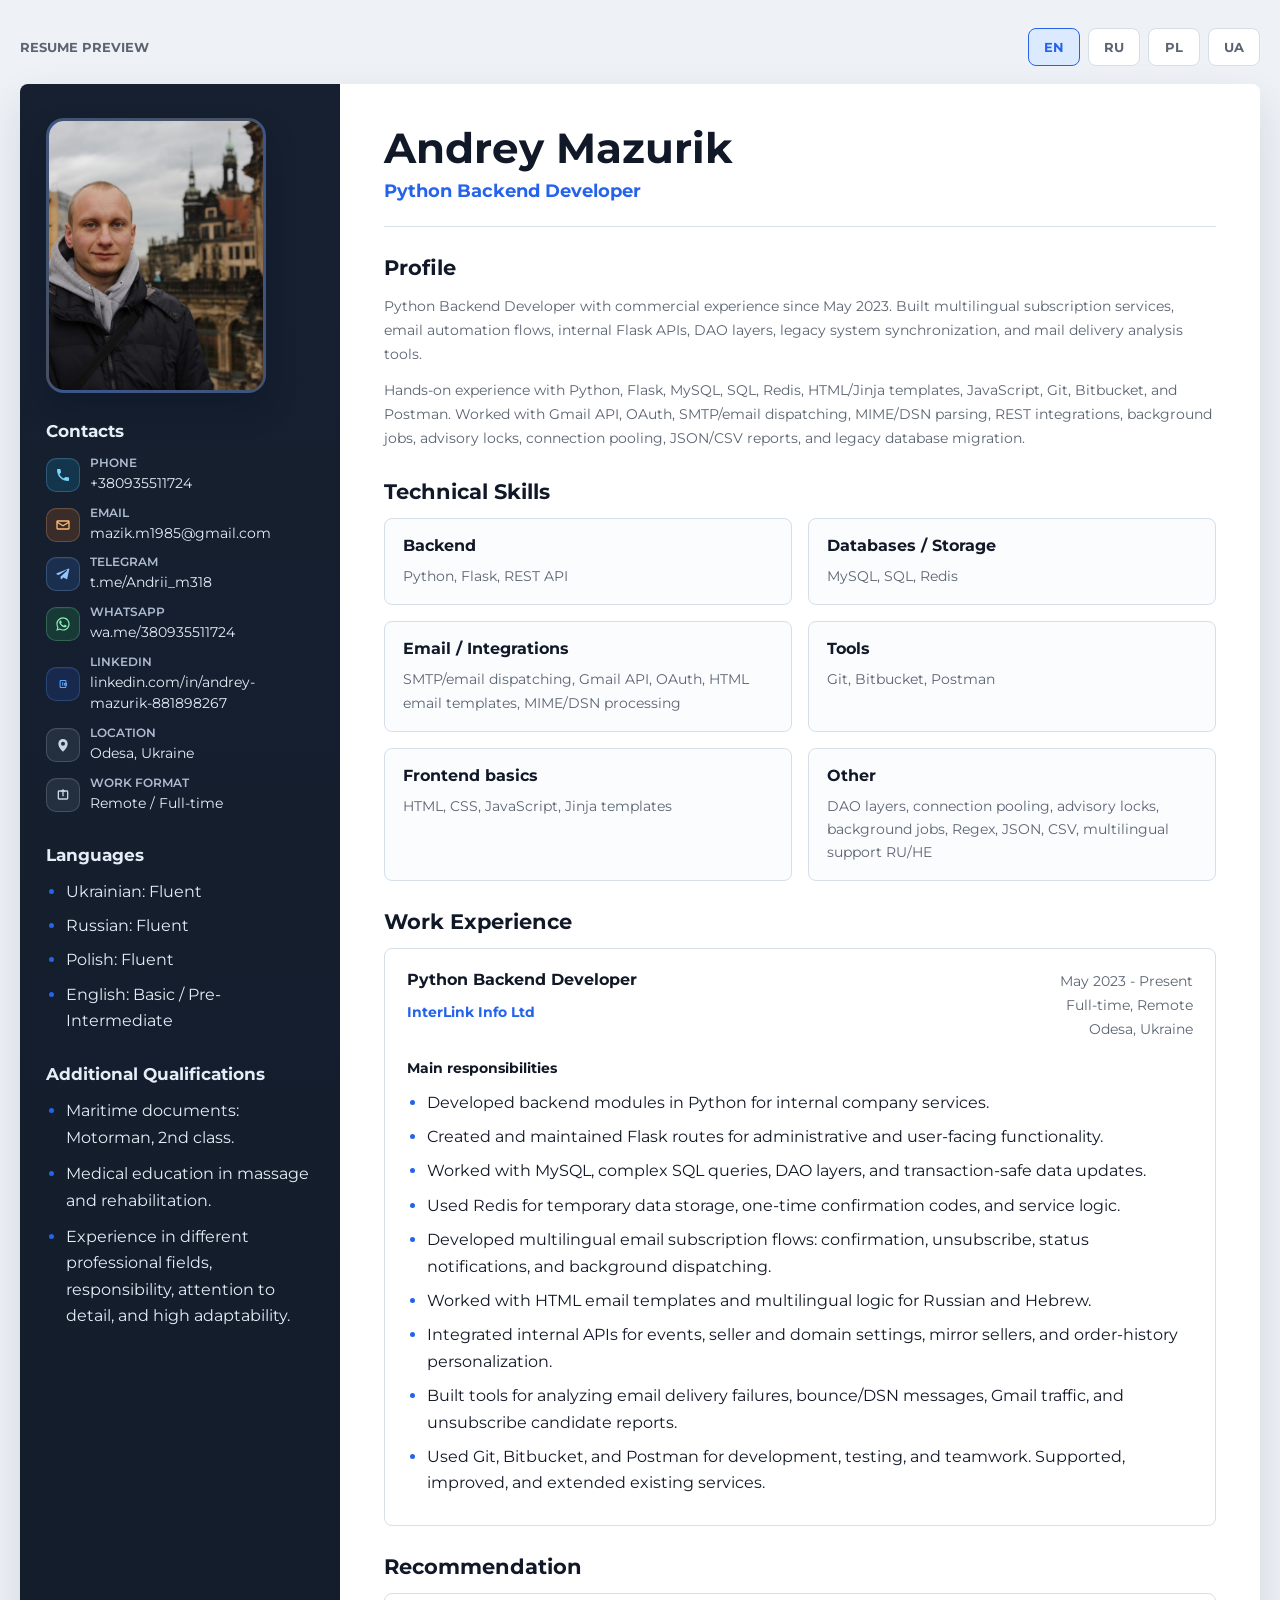
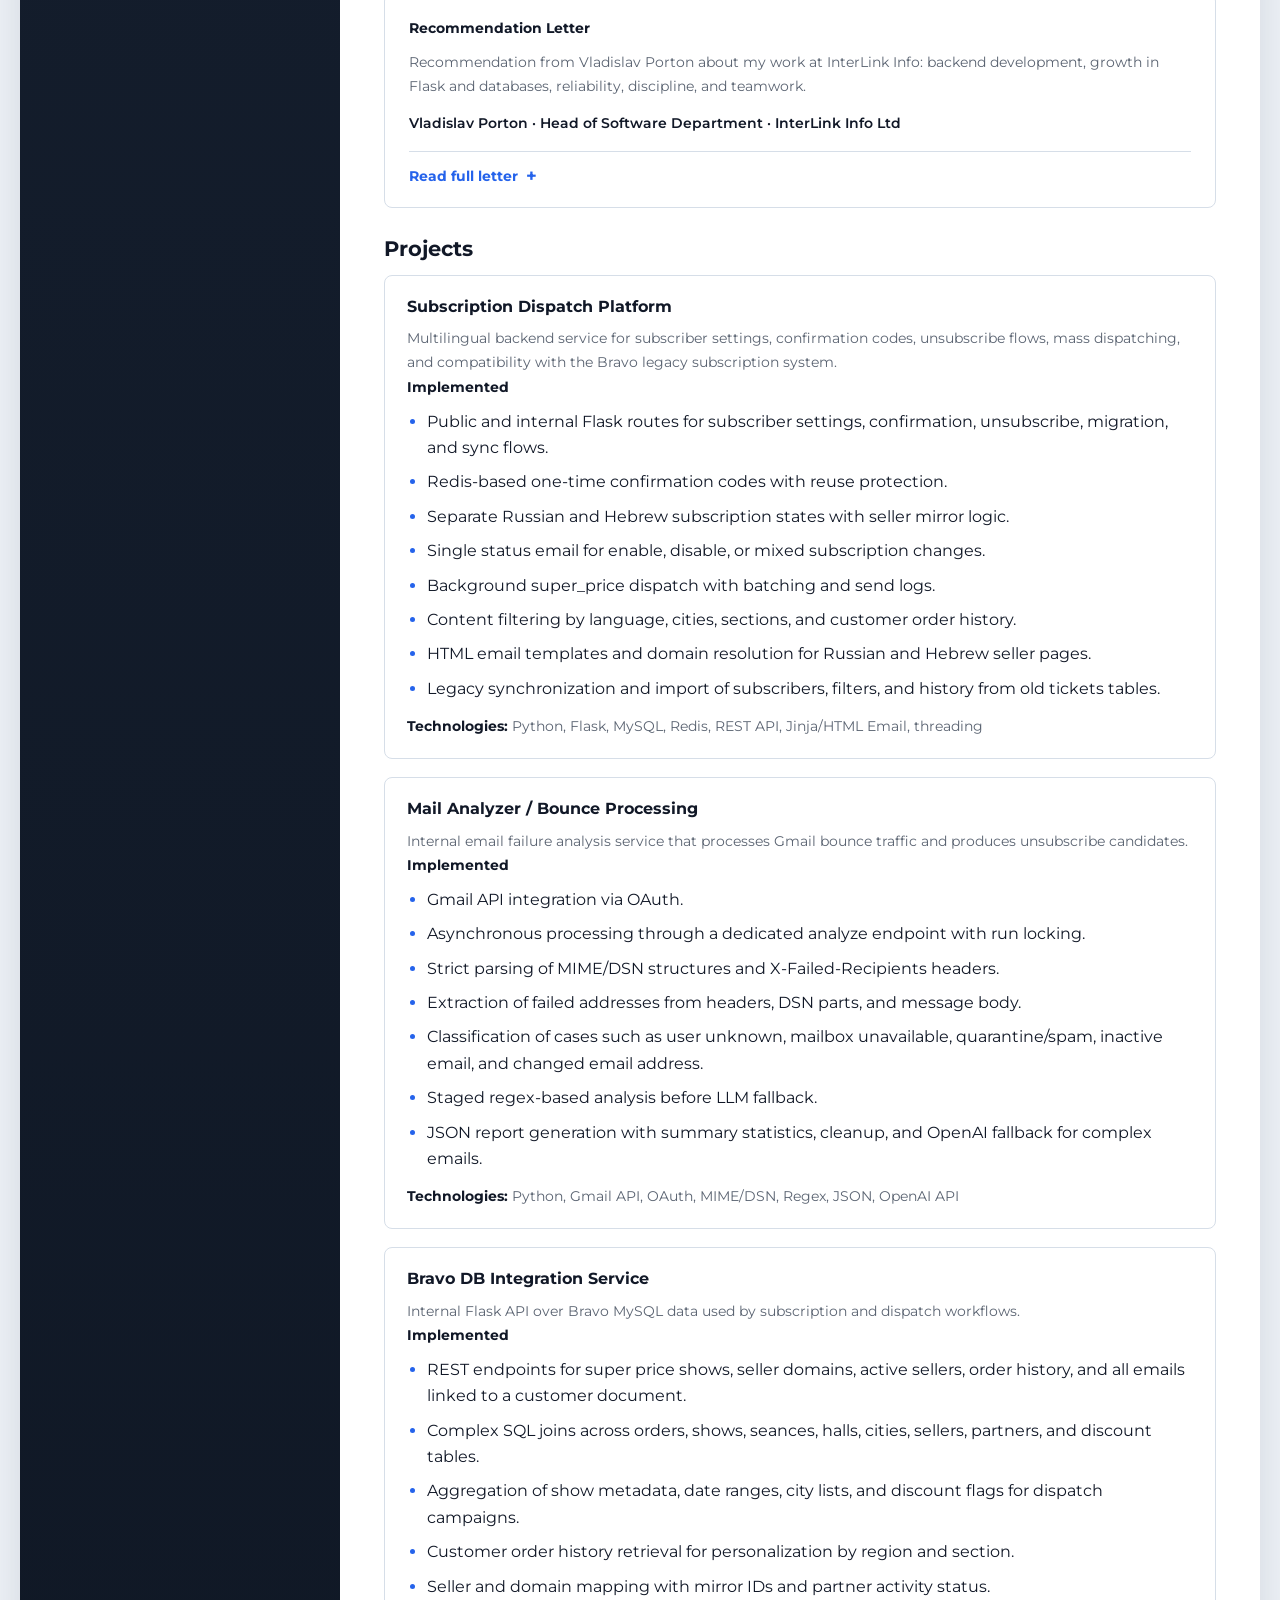
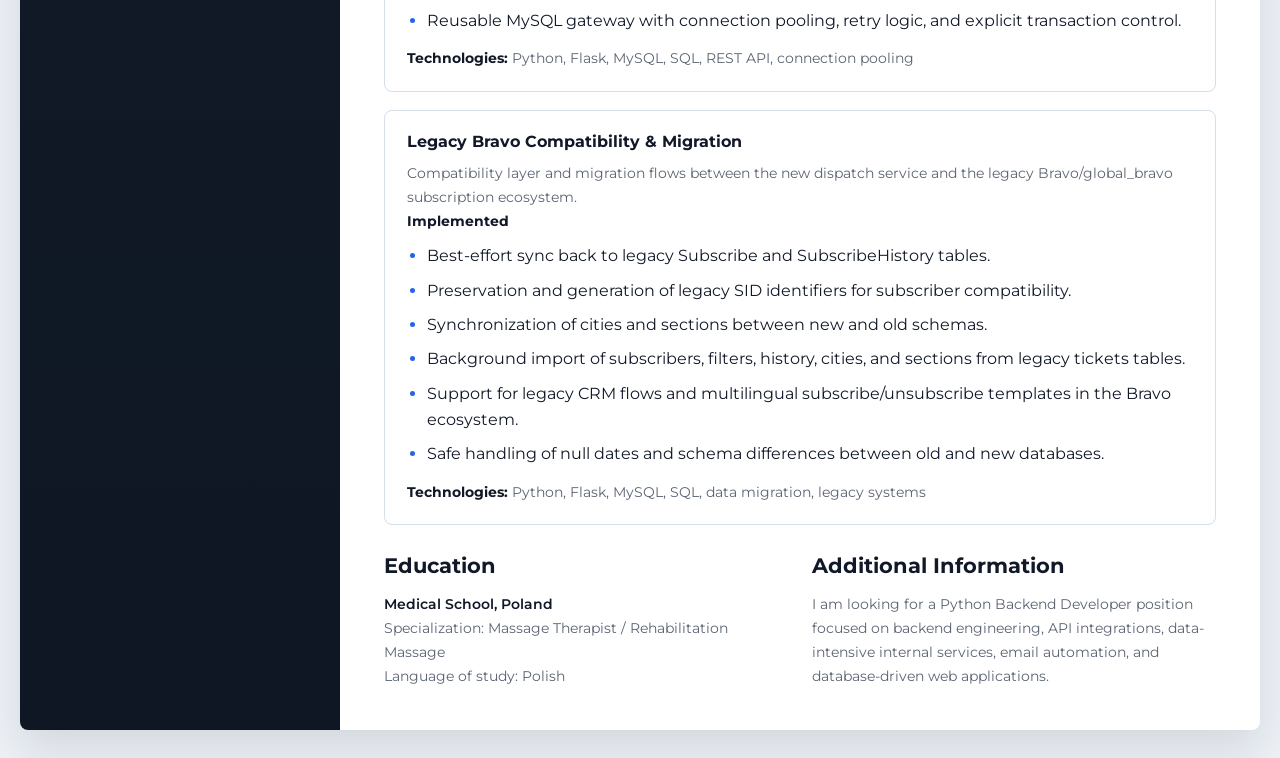
==== commit 422646f7: "рекомендательное письмо 3!" ====
--- a/docs/index.html
+++ b/docs/index.html
@@ -102,7 +102,7 @@
                         </span>
                         <div class="contact_body">
                             <span class="contact_label">LinkedIn</span>
-                            <a href="https://www.linkedin.com/in/%D0%B0%D0%BD%D0%B4%D1%80%D0%B5%D0%B9-%D0%BC%D0%B0%D0%B7%D1%83%D1%80%D0%B8%D0%BA-881898267" class="contact_link" target="_blank" rel="noopener noreferrer">linkedin.com/in/андрей-мазурик-881898267</a>
+                            <a href="https://www.linkedin.com/in/%D0%B0%D0%BD%D0%B4%D1%80%D0%B5%D0%B9-%D0%BC%D0%B0%D0%B7%D1%83%D1%80%D0%B8%D0%BA-881898267" class="contact_link" target="_blank" rel="noopener noreferrer">linkedin.com/in/andrey-mazurik-881898267</a>
                         </div>
                     </div>
                     <div class="contact_item contact_item--location">
@@ -228,13 +228,18 @@
                     <p class="subheading">Recommendation Letter</p>
                     <p class="body_text">Recommendation from Vladislav Porton about my work at InterLink Info: backend development, growth in Flask and databases, reliability, discipline, and teamwork.</p>
                     <p class="recommendation_meta_line">
-                        Vladislav Porton · Head of Software Department · InterLink Info Ltd
+                        Vladislav Porton &middot; Head of Software Department &middot; InterLink Info Ltd
                     </p>
                     <details class="recommendation_details">
                         <summary class="recommendation_toggle">Read full letter</summary>
                         <div class="recommendation_full">
                             <div class="letter_body">
-                                <p>I represent the Israeli company Interlink Info, which develops and maintains internet products, including the news website Israelinfo and the Kupat Bravo ticketing service.</p>
+                                <p>
+                                    I represent the Israeli company Interlink Info, which develops and maintains internet products, including the news website 
+                                    <a class="inline_link" href="https://news.israelinfo.co.il" target="_blank" rel="noopener noreferrer">Israelinfo</a>
+                                     and the ticketing service 
+                                    <a class="inline_link" href="https://ru.kupatbravo.co.il" target="_blank" rel="noopener noreferrer">Kupat Bravo</a>.
+                                </p>
                                 <p>I would like to recommend Andrey Mazurik, with whom we worked together for several years. Andrey worked with us remotely from Odesa as a Python web developer.</p>
                                 <p>When Andrey started working with us, he did not yet have much hands-on experience, but he grew significantly over time. He learned Flask development, database work, JavaScript, and confidently adopted modern tools, including AI-assisted and agent-based workflows, which improved both the quality and speed of his work.</p>
                                 <p>Andrey worked on both small projects from scratch and individual tasks within larger systems. We could confidently assign him a part of the work and be sure he would take it through to completion.</p>
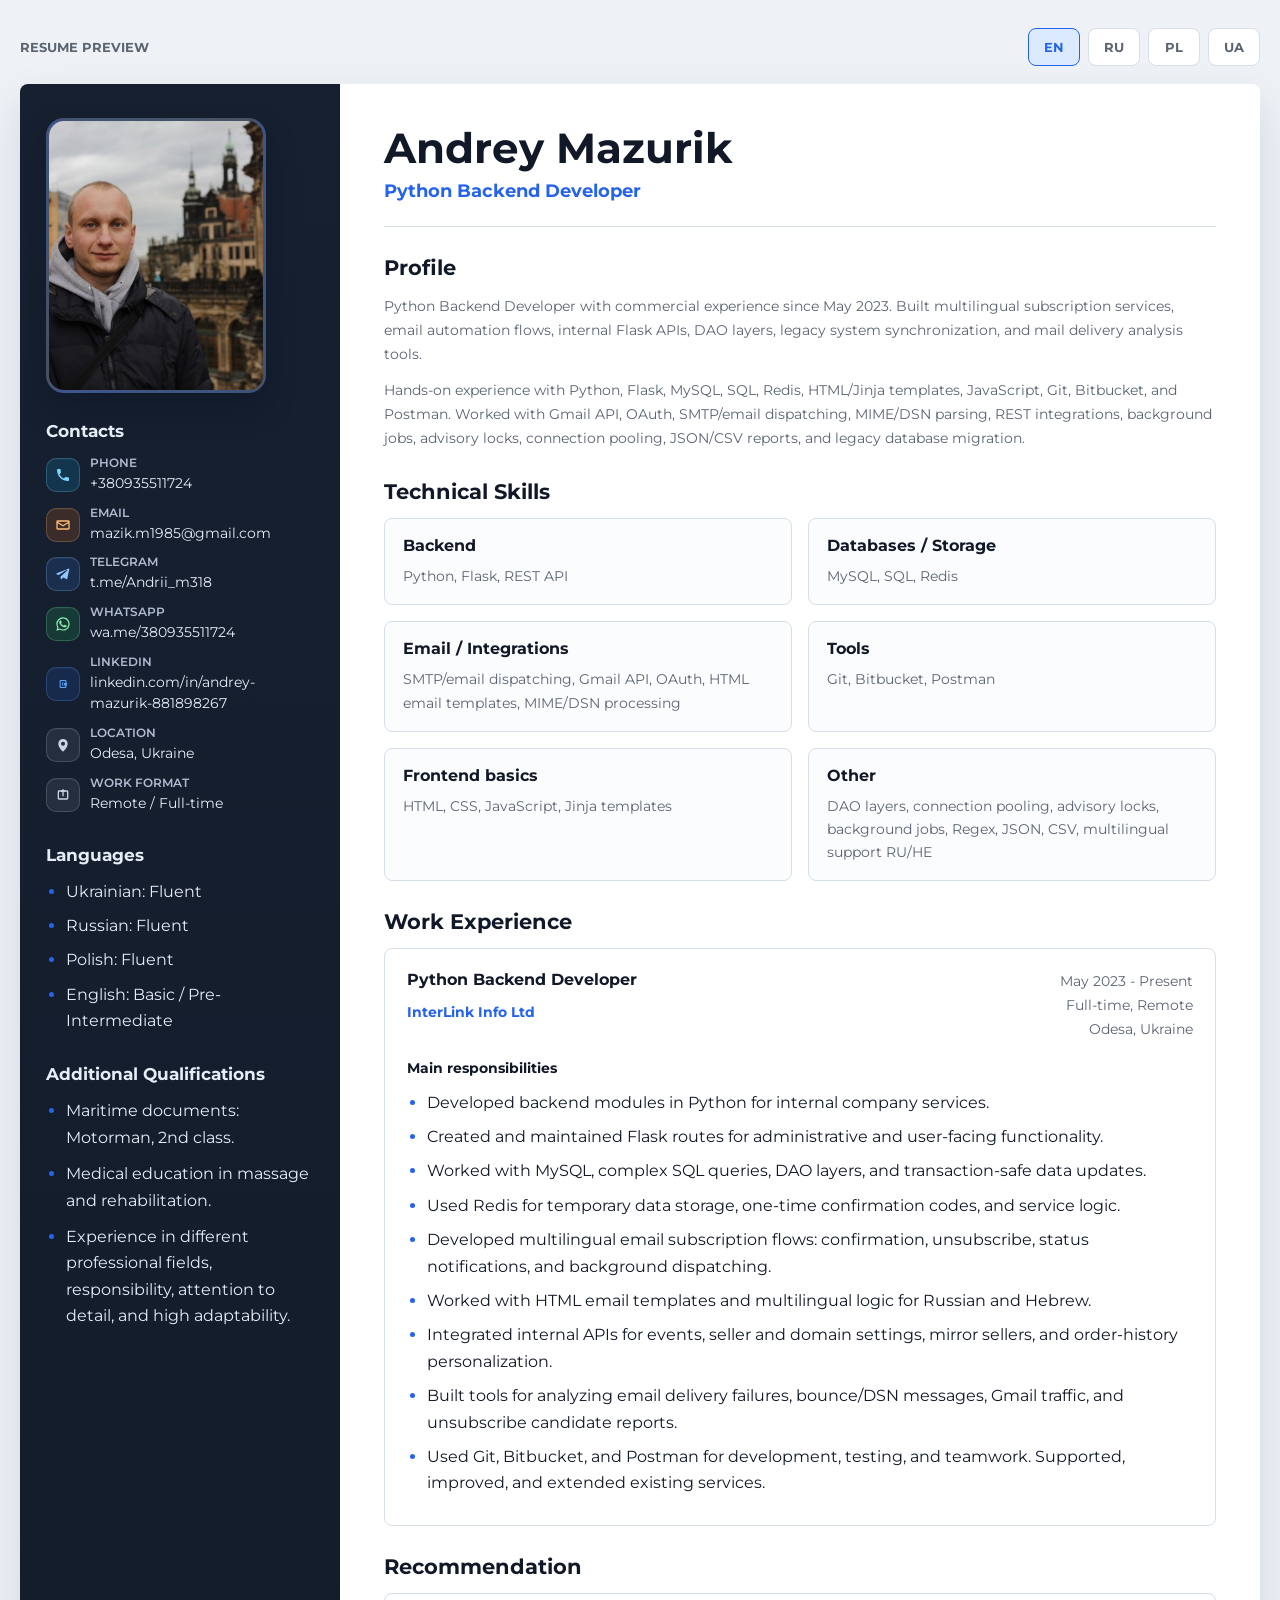
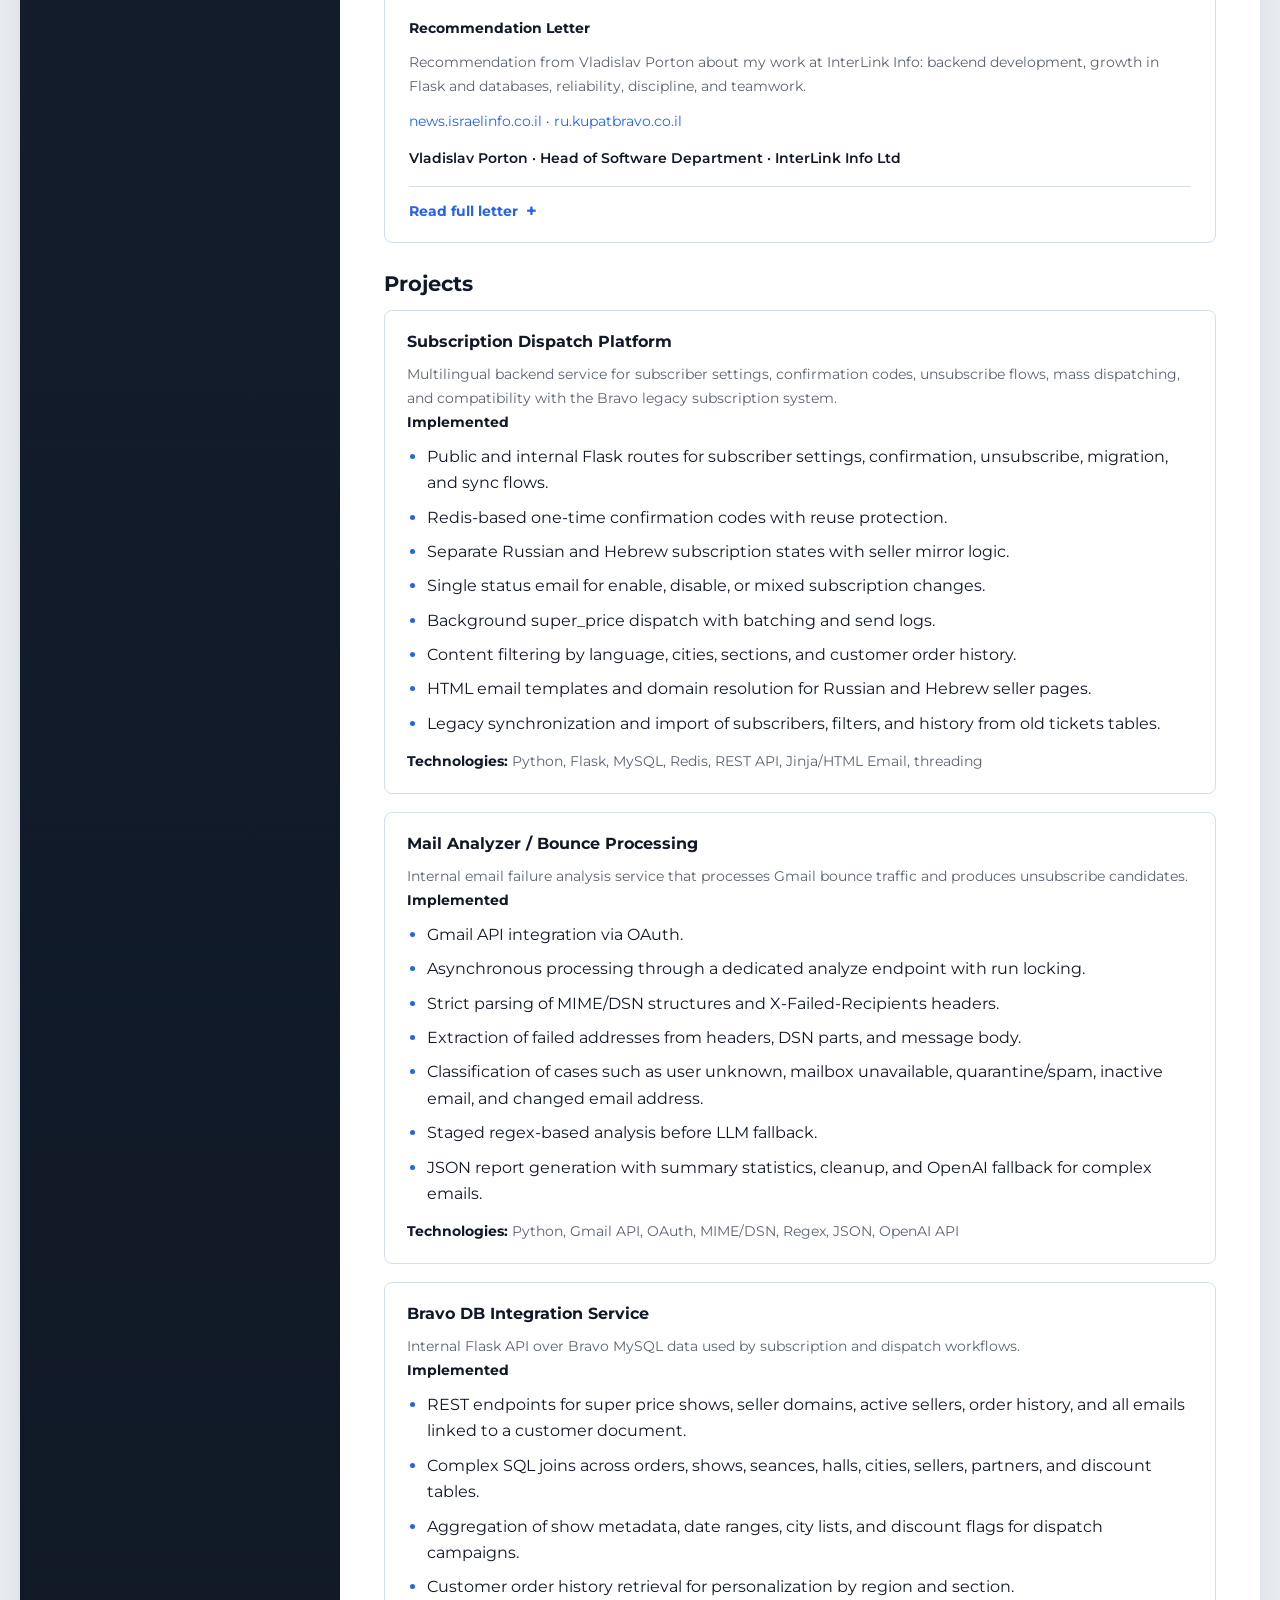
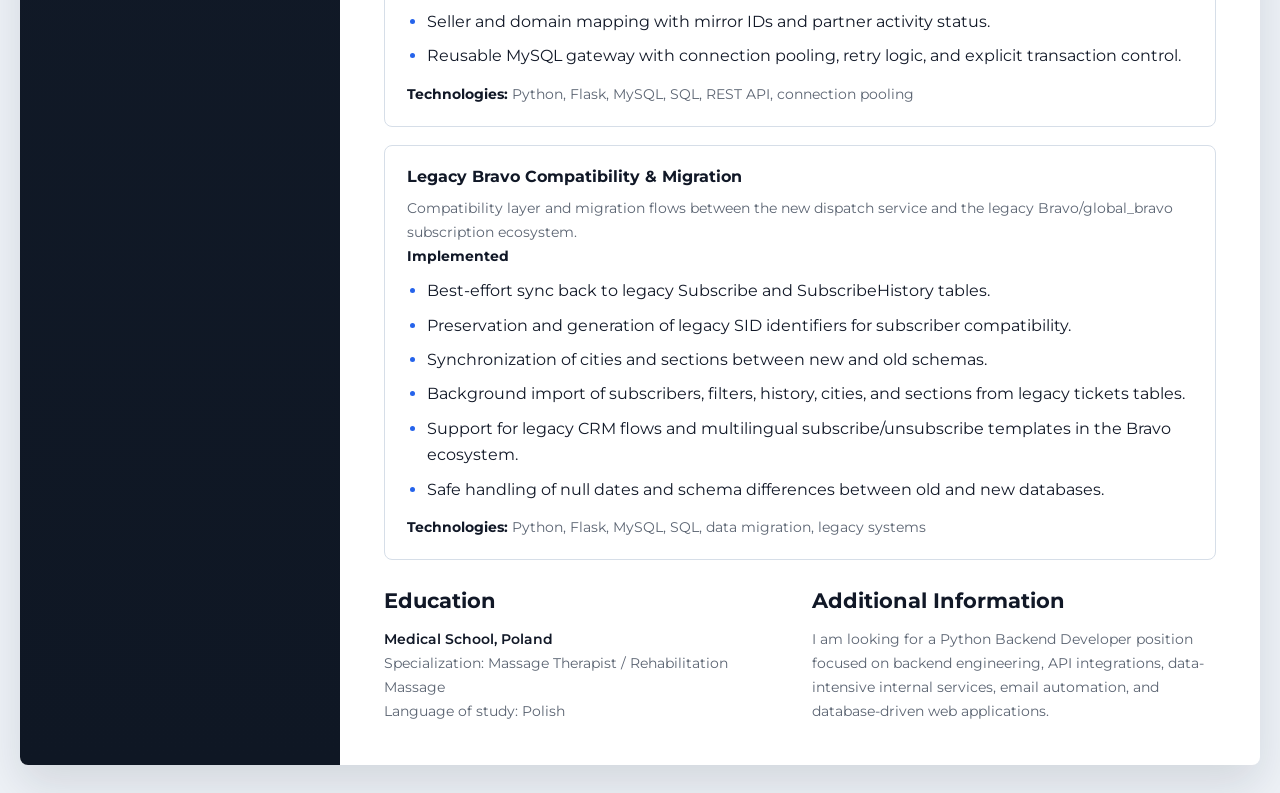
==== commit 5b2b6125: "рекомендательное письмо 4!" ====
--- a/docs/index.html
+++ b/docs/index.html
@@ -227,6 +227,11 @@
                 <article class="recommendation_teaser">
                     <p class="subheading">Recommendation Letter</p>
                     <p class="body_text">Recommendation from Vladislav Porton about my work at InterLink Info: backend development, growth in Flask and databases, reliability, discipline, and teamwork.</p>
+                    <p class="recommendation_links_line">
+                        <a class="inline_link" href="https://news.israelinfo.co.il" target="_blank" rel="noopener noreferrer">news.israelinfo.co.il</a>
+                        &middot;
+                        <a class="inline_link" href="https://ru.kupatbravo.co.il" target="_blank" rel="noopener noreferrer">ru.kupatbravo.co.il</a>
+                    </p>
                     <p class="recommendation_meta_line">
                         Vladislav Porton &middot; Head of Software Department &middot; InterLink Info Ltd
                     </p>
--- a/docs/static/styles/style.css
+++ b/docs/static/styles/style.css
@@ -388,6 +388,12 @@
     font-weight: 600;
 }
 
+.recommendation_links_line {
+    margin: 12px 0 0;
+    font-size: 14px;
+    line-height: 1.65;
+}
+
 .recommendation_details {
     margin-top: 16px;
     border-top: 1px solid var(--border);
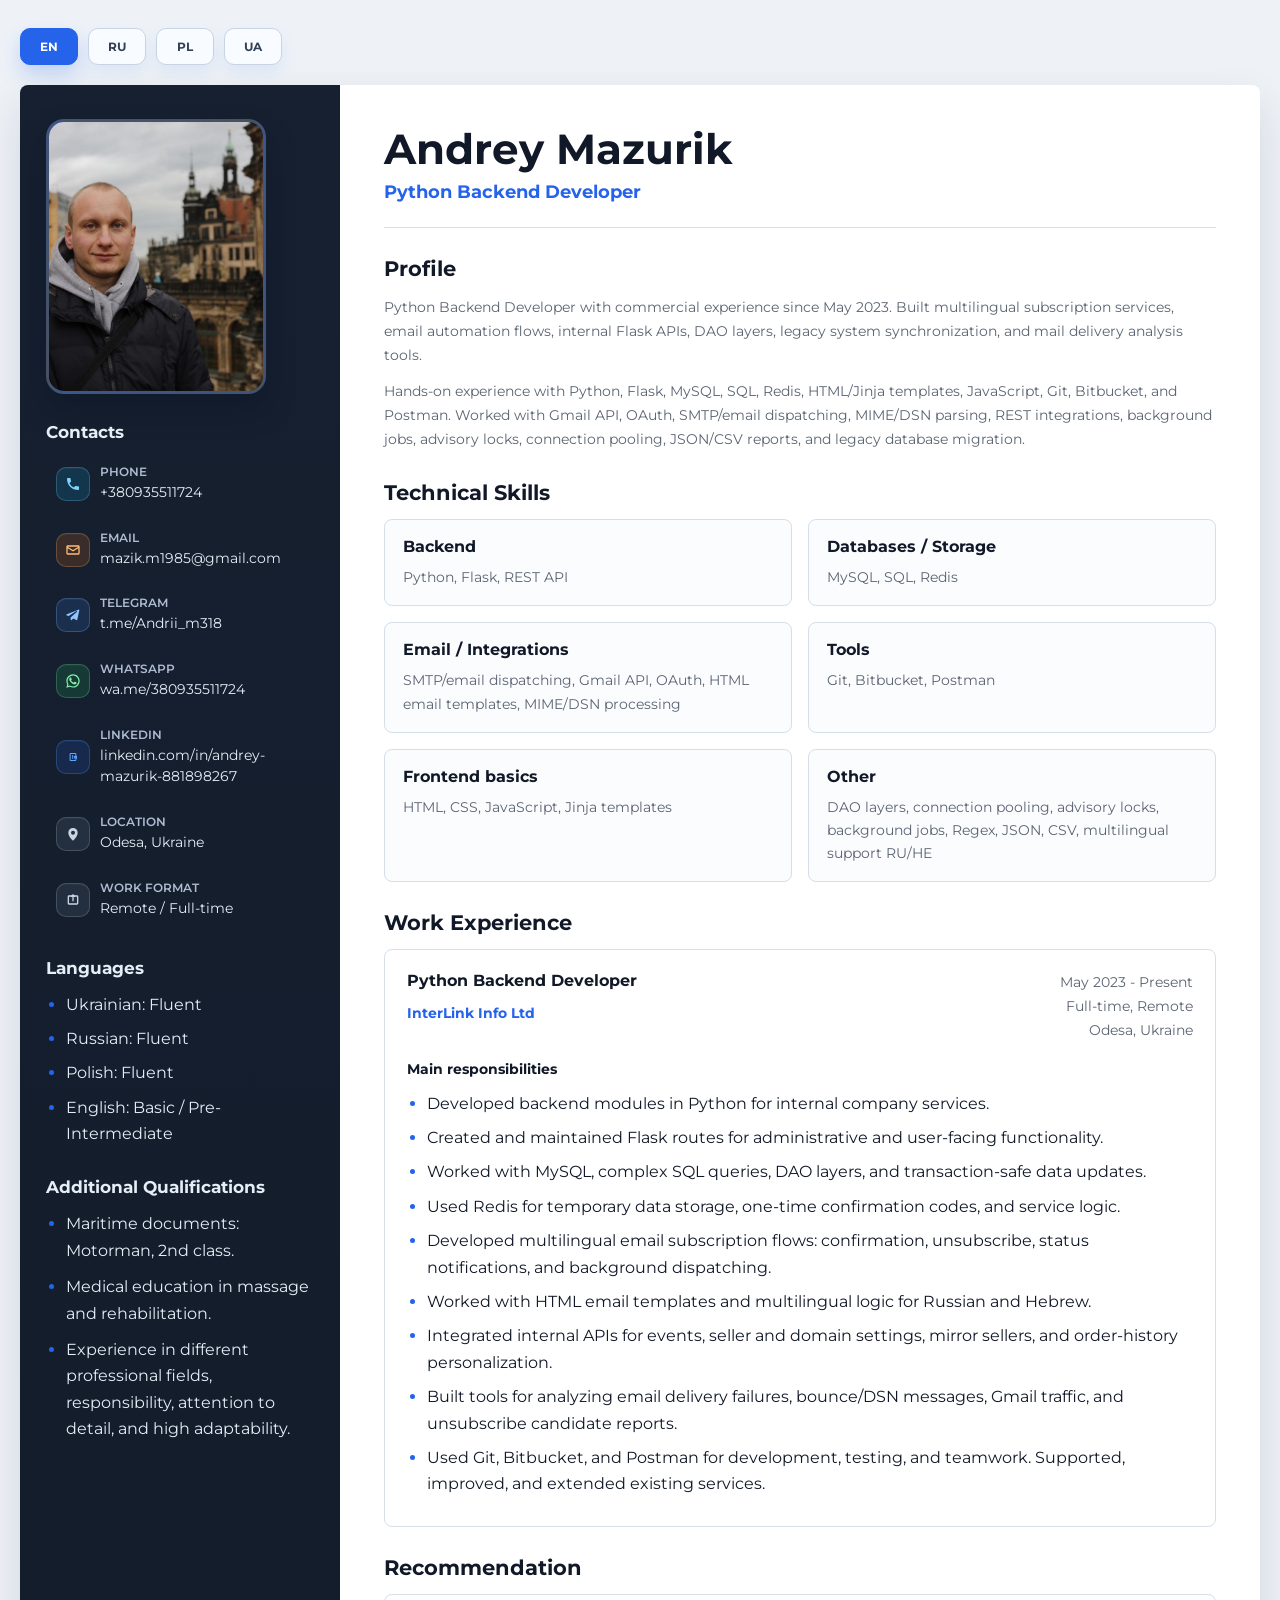
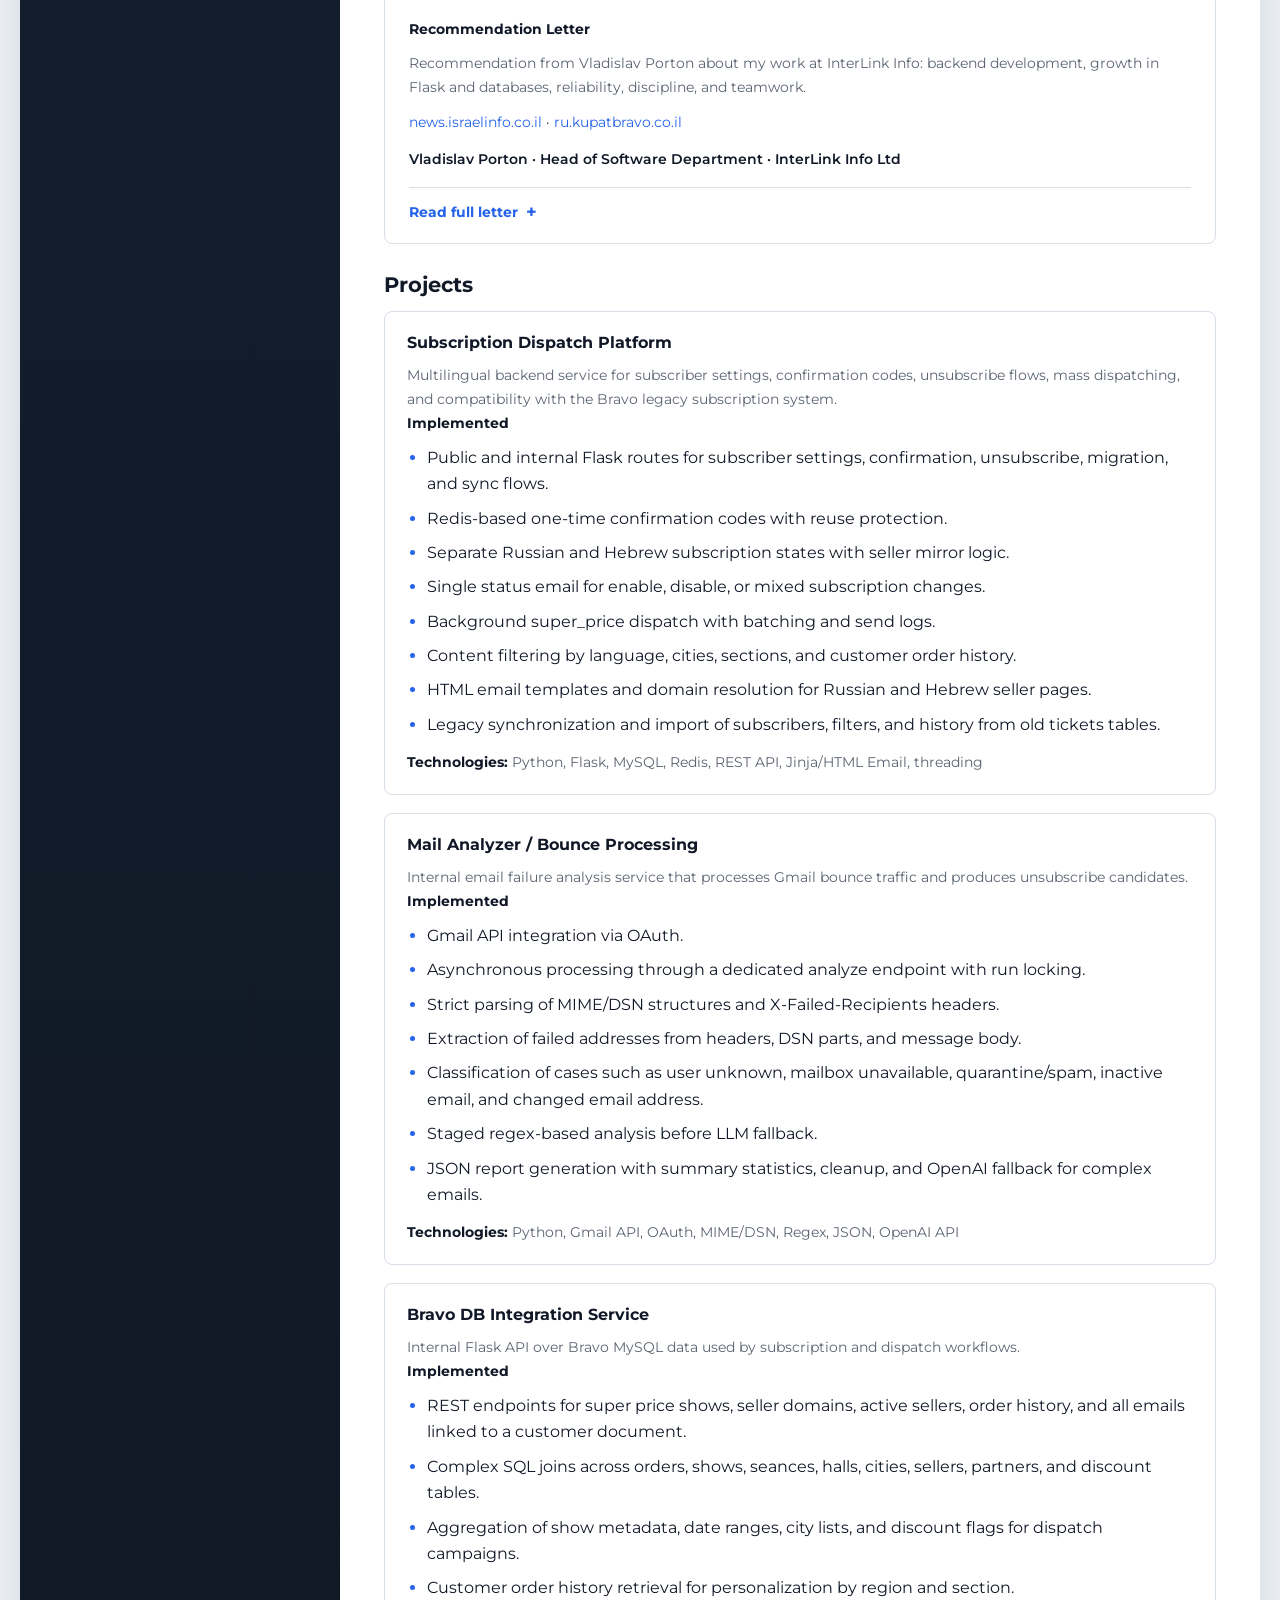
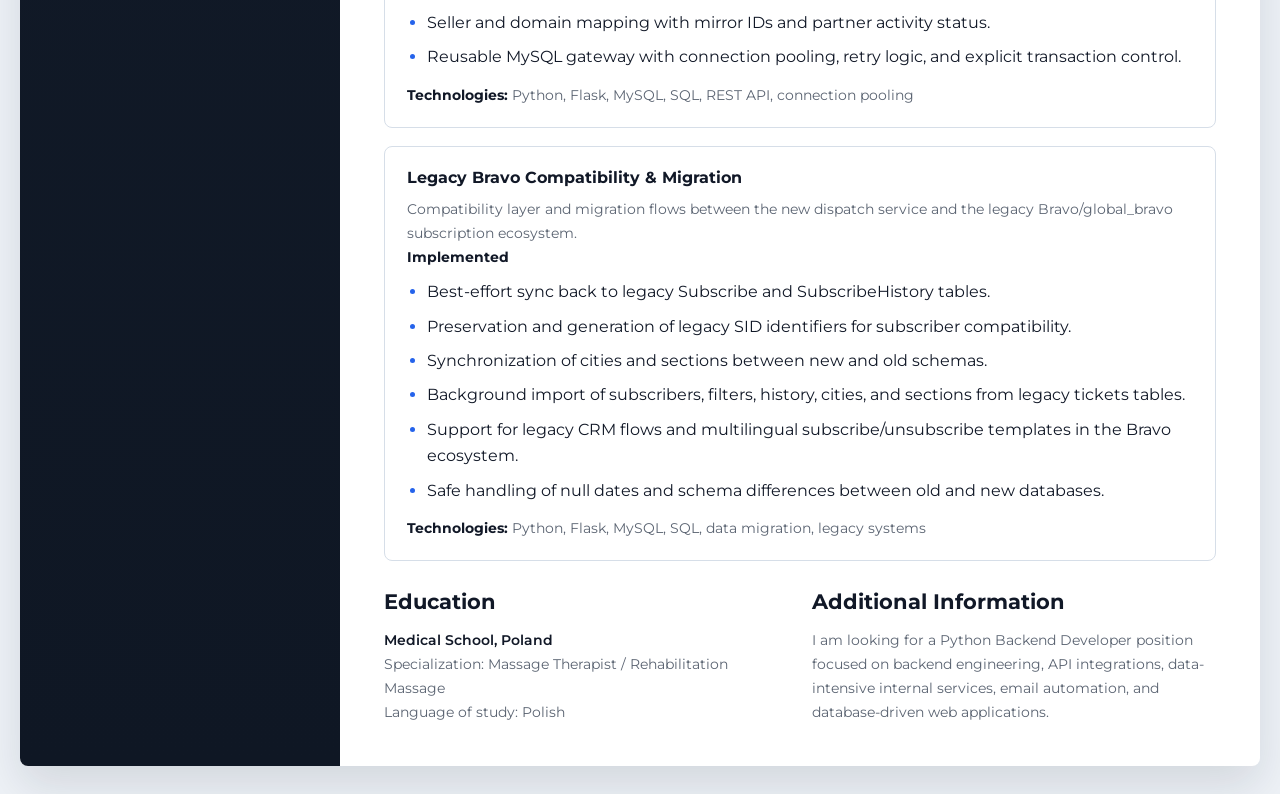
==== commit 03fc406f: "Мелкие правки!" ====
--- a/docs/index.html
+++ b/docs/index.html
@@ -13,7 +13,6 @@
 <body>
 <div class="page">
     <div class="toolbar">
-        <p class="toolbar_title">Resume Preview</p>
         <nav class="language_switcher" aria-label="Language switcher">
             
             <a class="language_link active" href="en.html">
@@ -48,7 +47,7 @@
             <div class="sidebar_block">
                 <h3 class="sidebar_title">Contacts</h3>
                 <div class="contact_list">
-                    <div class="contact_item contact_item--phone">
+                    <a href="tel:+380935511724" class="contact_item contact_item--phone contact_item--interactive">
                         <span class="contact_icon" aria-hidden="true">
                             <svg width="16" height="16" viewBox="0 0 24 24" focusable="false">
                                 <path fill="currentColor" d="M6.62 10.79a15.54 15.54 0 0 0 6.59 6.59l2.2-2.2a1 1 0 0 1 1.02-.24 11.36 11.36 0 0 0 3.57.57 1 1 0 0 1 1 1V20a1 1 0 0 1-1 1C10.3 21 3 13.7 3 4a1 1 0 0 1 1-1h3.49a1 1 0 0 1 1 1 11.36 11.36 0 0 0 .57 3.57 1 1 0 0 1-.24 1.02z"/>
@@ -56,10 +55,10 @@
                         </span>
                         <div class="contact_body">
                             <span class="contact_label">Phone</span>
-                            <a href="tel:+380935511724" class="contact_link">+380935511724</a>
-                        </div>
-                    </div>
-                    <div class="contact_item contact_item--email">
+                            <span class="contact_link">+380935511724</span>
+                        </div>
+                    </a>
+                    <a href="mailto:mazik.m1985@gmail.com" class="contact_item contact_item--email contact_item--interactive">
                         <span class="contact_icon" aria-hidden="true">
                             <svg width="16" height="16" viewBox="0 0 24 24" focusable="false">
                                 <path fill="currentColor" d="M4 5h16a2 2 0 0 1 2 2v10a2 2 0 0 1-2 2H4a2 2 0 0 1-2-2V7a2 2 0 0 1 2-2zm0 2v.01L12 12l8-4.99V7H4zm16 10V9.24l-7.47 4.67a1 1 0 0 1-1.06 0L4 9.24V17z"/>
@@ -67,10 +66,10 @@
                         </span>
                         <div class="contact_body">
                             <span class="contact_label">Email</span>
-                            <a href="mailto:mazik.m1985@gmail.com" class="contact_link">mazik.m1985@gmail.com</a>
-                        </div>
-                    </div>
-                    <div class="contact_item contact_item--telegram">
+                            <span class="contact_link">mazik.m1985@gmail.com</span>
+                        </div>
+                    </a>
+                    <a href="https://t.me/Andrii_m318" class="contact_item contact_item--telegram contact_item--interactive" target="_blank" rel="noopener noreferrer">
                         <span class="contact_icon" aria-hidden="true">
                             <svg width="16" height="16" viewBox="0 0 24 24" focusable="false">
                                 <path fill="currentColor" d="M21.5 4.5 18.4 19a1 1 0 0 1-1.46.68l-4.53-2.47-2.32 2.24a1 1 0 0 1-1.69-.72v-3.03L18.1 7.3a.75.75 0 0 0-.92-1.18L5.45 13.44 2.8 12.58a1 1 0 0 1-.03-1.89l17.26-6.65a1 1 0 0 1 1.47 1.11z"/>
@@ -78,10 +77,10 @@
                         </span>
                         <div class="contact_body">
                             <span class="contact_label">Telegram</span>
-                            <a href="https://t.me/Andrii_m318" class="contact_link" target="_blank" rel="noopener noreferrer">t.me/Andrii_m318</a>
-                        </div>
-                    </div>
-                    <div class="contact_item contact_item--whatsapp">
+                            <span class="contact_link">t.me/Andrii_m318</span>
+                        </div>
+                    </a>
+                    <a href="https://wa.me/380935511724" class="contact_item contact_item--whatsapp contact_item--interactive" target="_blank" rel="noopener noreferrer">
                         <span class="contact_icon" aria-hidden="true">
                             <svg width="16" height="16" viewBox="0 0 24 24" focusable="false">
                                 <path fill="currentColor" d="M16.76 13.96c-.27-.14-1.6-.79-1.84-.88-.25-.09-.43-.14-.61.14-.18.27-.7.88-.86 1.06-.16.18-.31.2-.58.07-.27-.14-1.12-.41-2.14-1.3-.79-.7-1.33-1.56-1.49-1.82-.16-.27-.02-.41.12-.55.13-.13.27-.31.41-.47.14-.16.18-.27.27-.45.09-.18.05-.34-.02-.48-.07-.14-.61-1.48-.83-2.03-.22-.53-.45-.46-.61-.46h-.52c-.18 0-.48.07-.73.34s-.96.94-.96 2.29.98 2.66 1.11 2.84c.14.18 1.92 2.92 4.64 4.1.65.28 1.16.45 1.56.58.66.21 1.27.18 1.75.11.53-.08 1.6-.65 1.82-1.28.23-.63.23-1.17.16-1.28-.07-.11-.25-.18-.52-.32z"/>
@@ -90,10 +89,10 @@
                         </span>
                         <div class="contact_body">
                             <span class="contact_label">WhatsApp</span>
-                            <a href="https://wa.me/380935511724" class="contact_link" target="_blank" rel="noopener noreferrer">wa.me/380935511724</a>
-                        </div>
-                    </div>
-                    <div class="contact_item contact_item--linkedin">
+                            <span class="contact_link">wa.me/380935511724</span>
+                        </div>
+                    </a>
+                    <a href="https://www.linkedin.com/in/%D0%B0%D0%BD%D0%B4%D1%80%D0%B5%D0%B9-%D0%BC%D0%B0%D0%B7%D1%83%D1%80%D0%B8%D0%BA-881898267" class="contact_item contact_item--linkedin contact_item--interactive" target="_blank" rel="noopener noreferrer">
                         <span class="contact_icon" aria-hidden="true">
                             <svg width="16" height="16" viewBox="0 0 24 24" focusable="false">
                                 <path fill="currentColor" d="M6.94 7.5A1.56 1.56 0 0 1 8.5 5.94h7A1.56 1.56 0 0 1 17.06 7.5v9A1.56 1.56 0 0 1 15.5 18.06h-7a1.56 1.56 0 0 1-1.56-1.56zm1.56-.06v9.12h7V7.44z"/>
@@ -102,9 +101,9 @@
                         </span>
                         <div class="contact_body">
                             <span class="contact_label">LinkedIn</span>
-                            <a href="https://www.linkedin.com/in/%D0%B0%D0%BD%D0%B4%D1%80%D0%B5%D0%B9-%D0%BC%D0%B0%D0%B7%D1%83%D1%80%D0%B8%D0%BA-881898267" class="contact_link" target="_blank" rel="noopener noreferrer">linkedin.com/in/andrey-mazurik-881898267</a>
-                        </div>
-                    </div>
+                            <span class="contact_link">linkedin.com/in/andrey-mazurik-881898267</span>
+                        </div>
+                    </a>
                     <div class="contact_item contact_item--location">
                         <span class="contact_icon" aria-hidden="true">
                             <svg width="16" height="16" viewBox="0 0 24 24" focusable="false">
--- a/docs/static/styles/style.css
+++ b/docs/static/styles/style.css
@@ -37,9 +37,9 @@
 .toolbar {
     display: flex;
     align-items: center;
-    justify-content: space-between;
-    gap: 16px;
-    margin-bottom: 18px;
+    justify-content: flex-start;
+    gap: 12px;
+    margin-bottom: 20px;
 }
 
 .toolbar_title {
@@ -53,30 +53,39 @@
 .language_switcher {
     display: flex;
     flex-wrap: wrap;
-    gap: 8px;
+    gap: 10px;
 }
 
 .language_link {
     display: inline-flex;
     align-items: center;
     justify-content: center;
-    min-width: 52px;
-    padding: 10px 14px;
-    border: 1px solid var(--border);
-    border-radius: 8px;
-    background: var(--surface);
-    color: var(--text-muted);
+    min-width: 58px;
+    padding: 10px 16px;
+    border: 1px solid #c7d4e5;
+    border-radius: 10px;
+    background: #f8fbff;
+    color: #334155;
     text-decoration: none;
-    font-size: 13px;
-    font-weight: 700;
+    font-size: 12px;
+    font-weight: 700;
+    letter-spacing: 0.04em;
+    box-shadow: 0 8px 16px rgba(37, 99, 235, 0.08);
     transition: 0.2s ease;
 }
 
-.language_link:hover,
+.language_link:hover {
+    transform: translateY(-1px);
+    border-color: #93c5fd;
+    background: #eef6ff;
+    color: var(--accent);
+}
+
 .language_link.active {
     border-color: var(--accent);
-    background: var(--accent-soft);
-    color: var(--accent);
+    background: var(--accent);
+    color: #ffffff;
+    box-shadow: 0 10px 20px rgba(37, 99, 235, 0.22);
 }
 
 .main {
@@ -133,6 +142,22 @@
     grid-template-columns: 34px minmax(0, 1fr);
     gap: 10px;
     align-items: center;
+    padding: 8px 10px;
+    border-radius: 14px;
+    transition: background 0.2s ease, box-shadow 0.2s ease, transform 0.2s ease;
+}
+
+.contact_item--interactive {
+    color: inherit;
+    text-decoration: none;
+}
+
+.contact_item--interactive:hover,
+.contact_item--interactive:focus-visible {
+    background: rgba(255, 255, 255, 0.09);
+    box-shadow: inset 0 0 0 1px rgba(255, 255, 255, 0.08), 0 10px 24px rgba(15, 23, 42, 0.22);
+    transform: translateX(3px);
+    outline: none;
 }
 
 .contact_icon {
@@ -147,6 +172,7 @@
     color: var(--sidebar-text);
     box-shadow: inset 0 1px 0 rgba(255, 255, 255, 0.04);
     flex: 0 0 34px;
+    transition: background 0.2s ease, border-color 0.2s ease, box-shadow 0.2s ease, transform 0.2s ease, color 0.2s ease;
 }
 
 .contact_icon svg {
@@ -167,6 +193,7 @@
     font-size: 12px;
     font-weight: 600;
     text-transform: uppercase;
+    transition: color 0.2s ease;
 }
 
 .contact_link,
@@ -176,10 +203,30 @@
     line-height: 1.55;
     text-decoration: none;
     word-break: break-word;
+    transition: color 0.2s ease, text-decoration-color 0.2s ease;
 }
 
 .contact_link:hover {
     color: #ffffff;
+}
+
+.contact_item--interactive:hover .contact_label,
+.contact_item--interactive:focus-visible .contact_label {
+    color: #dbeafe;
+}
+
+.contact_item--interactive:hover .contact_link,
+.contact_item--interactive:focus-visible .contact_link {
+    color: #ffffff;
+    text-decoration: underline;
+    text-decoration-thickness: 1.5px;
+    text-underline-offset: 3px;
+}
+
+.contact_item--interactive:hover .contact_icon,
+.contact_item--interactive:focus-visible .contact_icon {
+    transform: scale(1.06);
+    box-shadow: inset 0 1px 0 rgba(255, 255, 255, 0.08), 0 10px 18px rgba(15, 23, 42, 0.24);
 }
 
 .contact_item--phone .contact_icon {
